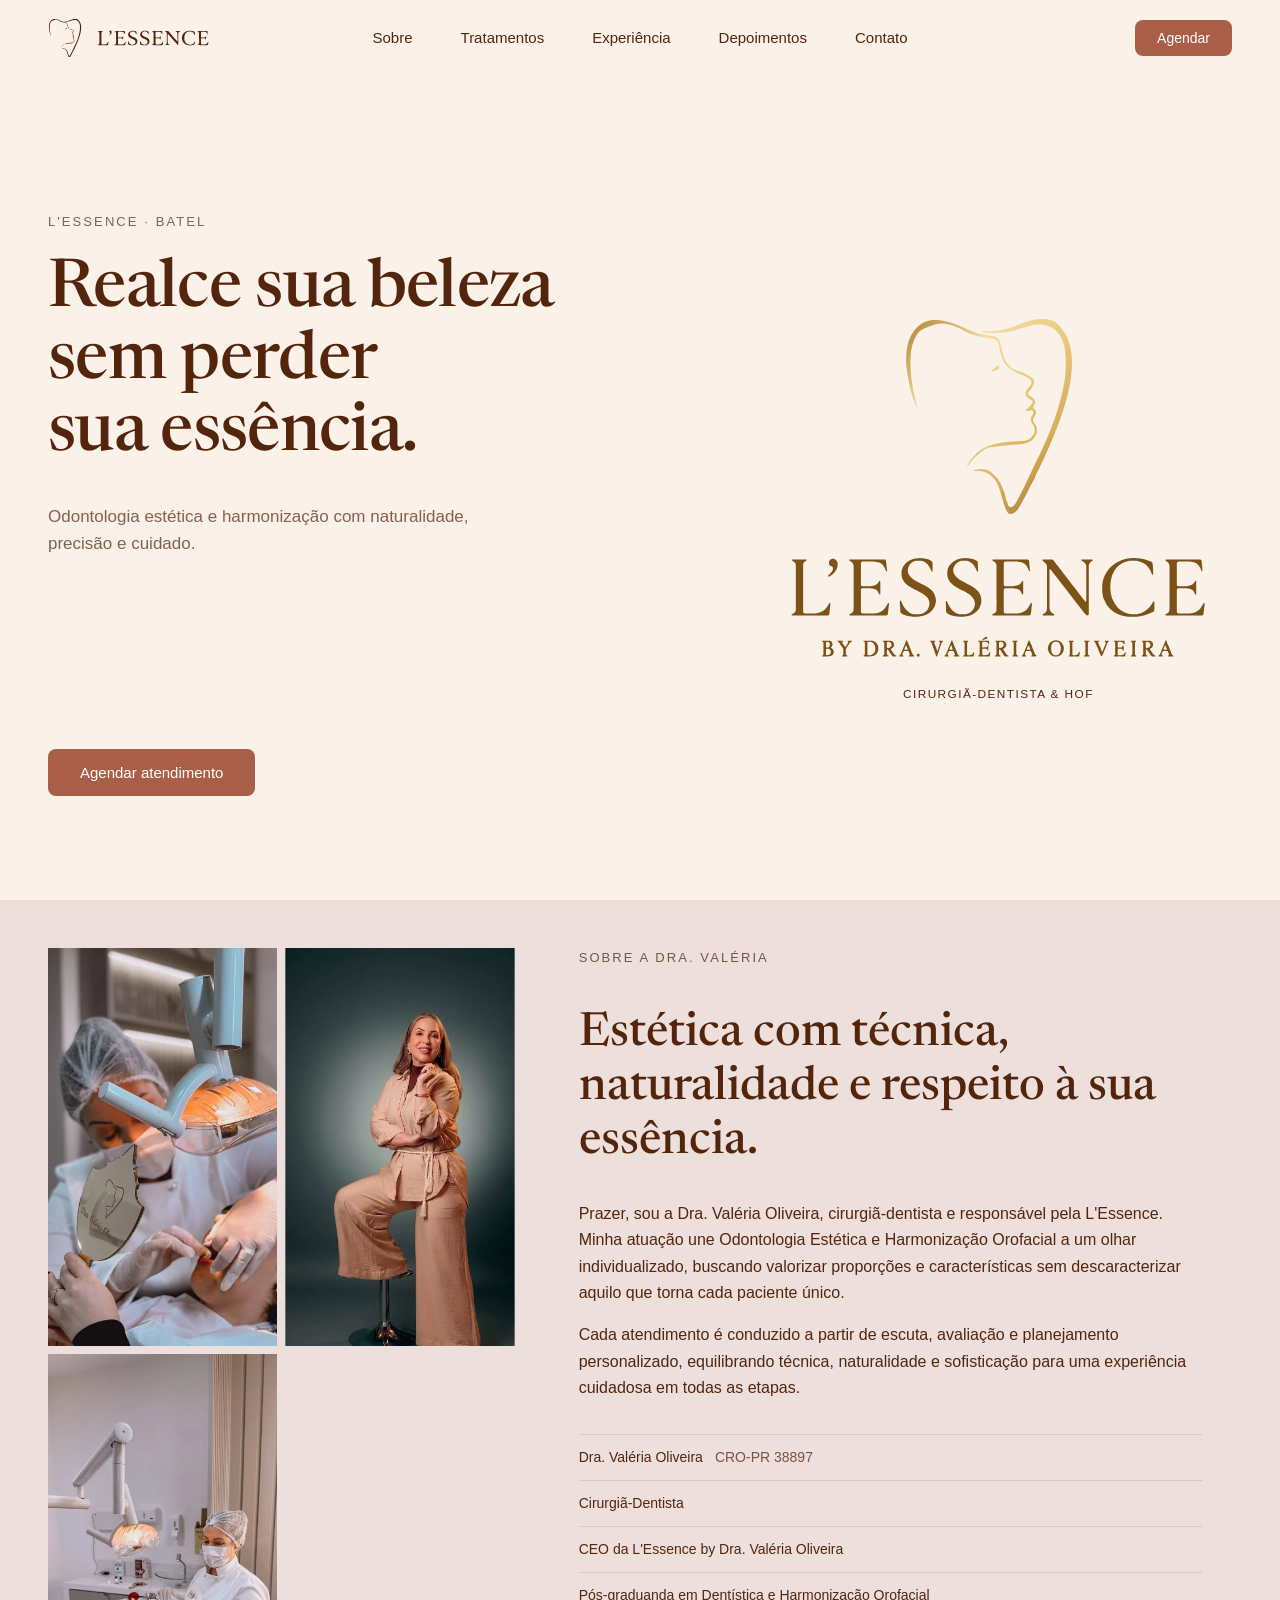
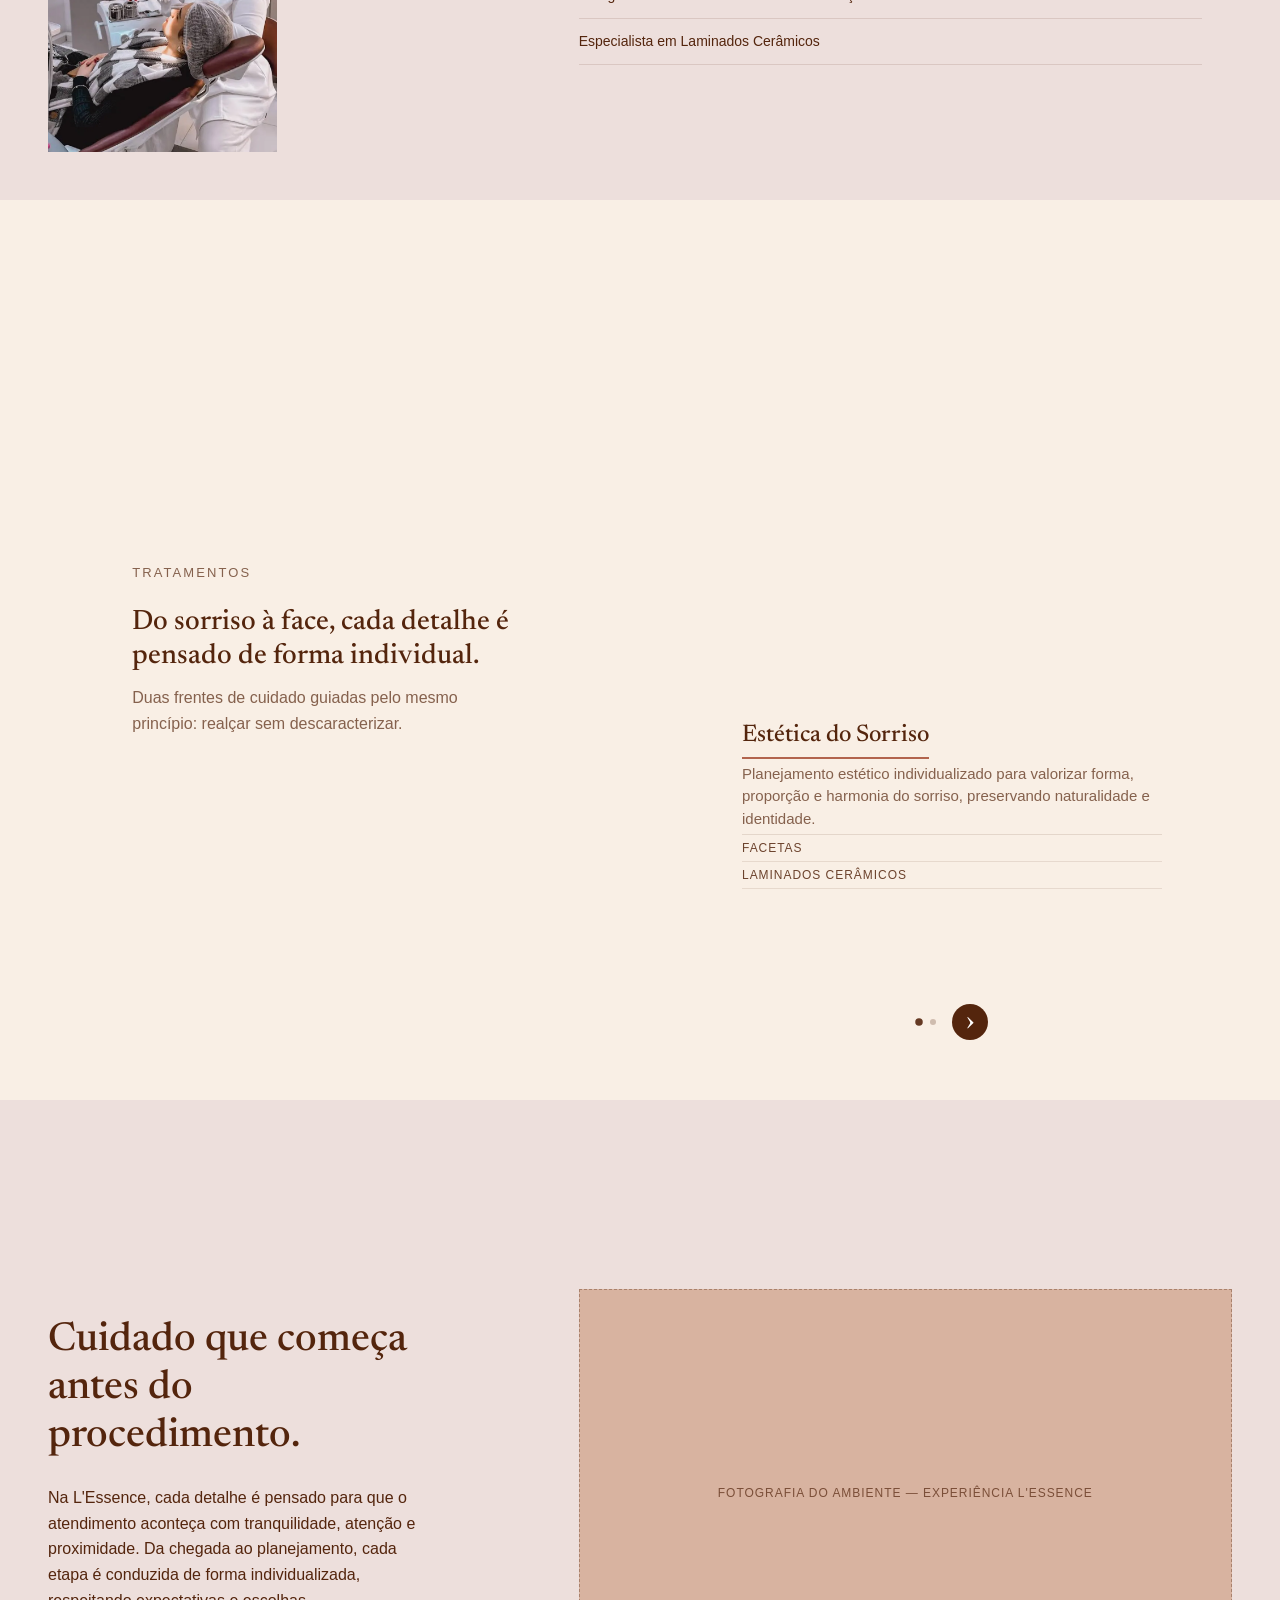
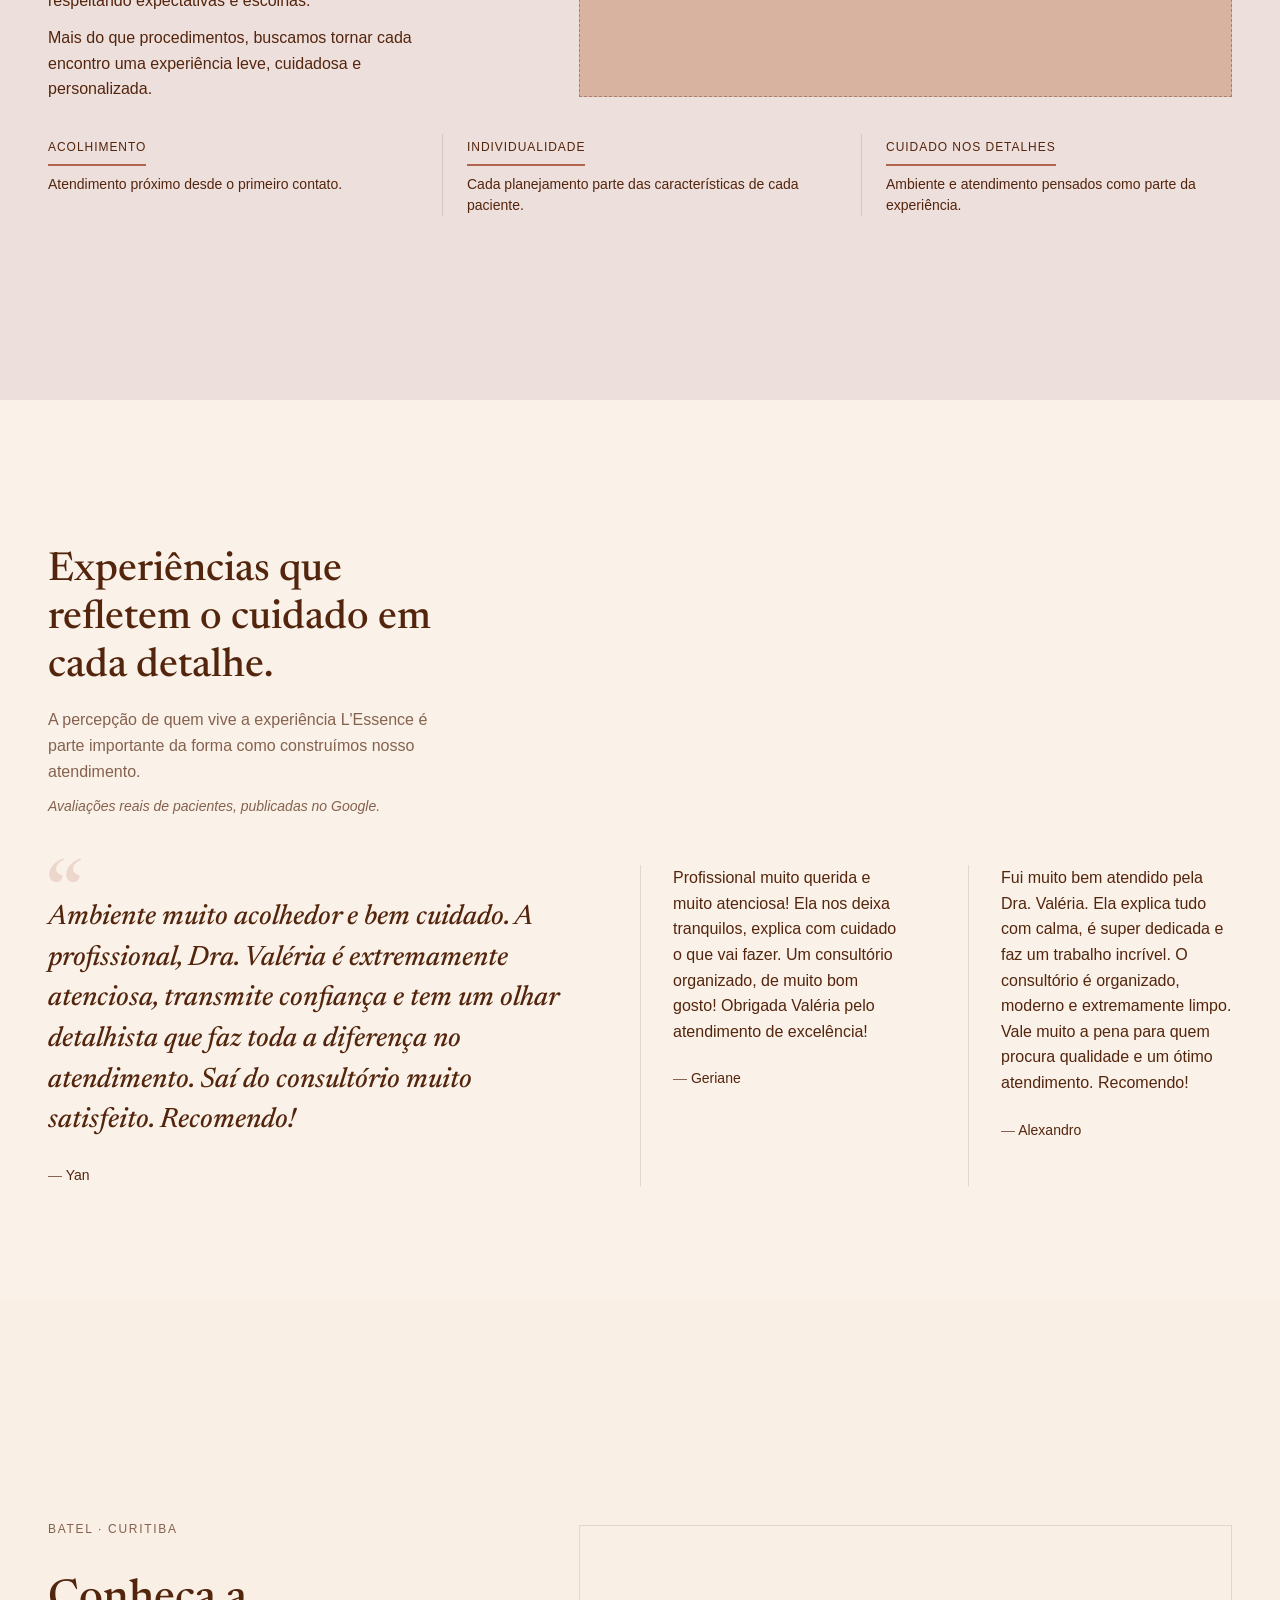
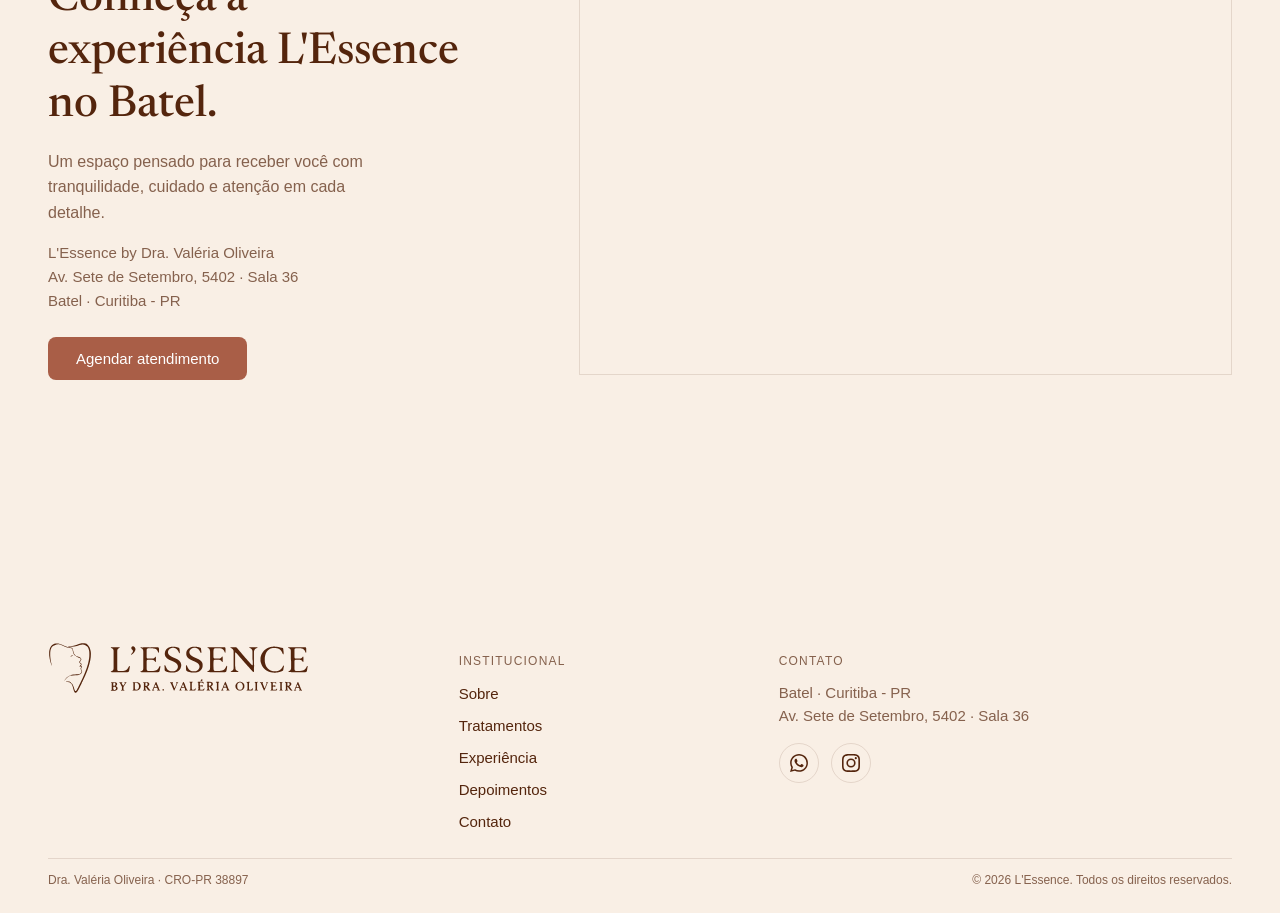
==== index.html @ 3538f093 "Initial commit: L'Essence institutional site Homepage, brand assets, design tokens, grid system docs" ====
<!doctype html>
<html lang="pt-BR">
<head>
  <meta charset="UTF-8">
  <meta name="viewport" content="width=device-width, initial-scale=1">
  <title>L'Essence | Odontologia Estética e HOF no Batel, Curitiba</title>
  <meta name="description" content="L'Essence by Dra. Valéria Oliveira no Batel, Curitiba. Odontologia estética e harmonização orofacial com cuidado, naturalidade e planejamento individualizado.">

  <!--
    CANONICAL PENDENTE — inserir domínio oficial antes do deploy.
    Ex.: <link rel="canonical" href="https://dominio-oficial.com.br/">
    Não usar localhost ou domínio fictício em produção.
  -->

  <link rel="icon" href="assets/favicon/favicon.svg" type="image/svg+xml">
  <link rel="icon" href="assets/favicon/favicon-32x32.png" sizes="32x32" type="image/png">
  <link rel="icon" href="assets/favicon/favicon-16x16.png" sizes="16x16" type="image/png">
  <link rel="apple-touch-icon" href="assets/favicon/apple-touch-icon.png">

  <!-- Open Graph -->
  <meta property="og:type" content="website">
  <meta property="og:title" content="L'Essence | Odontologia Estética e HOF no Batel, Curitiba">
  <meta property="og:description" content="L'Essence by Dra. Valéria Oliveira no Batel, Curitiba. Odontologia estética e harmonização orofacial com cuidado, naturalidade e planejamento individualizado.">
  <meta property="og:site_name" content="L'Essence">
  <meta property="og:locale" content="pt_BR">
  <!-- og:url PENDENTE — inserir somente quando o domínio oficial estiver confirmado -->
  <!-- og:image PENDENTE — inserir somente quando existir uma imagem social oficial definitiva (1200x630). Não usar fotografia placeholder. -->

  <!-- Twitter / X Card -->
  <meta name="twitter:card" content="summary_large_image">
  <meta name="twitter:title" content="L'Essence | Odontologia Estética e HOF no Batel, Curitiba">
  <meta name="twitter:description" content="L'Essence by Dra. Valéria Oliveira no Batel, Curitiba. Odontologia estética e harmonização orofacial com cuidado, naturalidade e planejamento individualizado.">
  <!-- twitter:image PENDENTE — mesmo asset social de og:image, quando definido -->

  <link rel="preconnect" href="https://fonts.googleapis.com">
  <link rel="preconnect" href="https://fonts.gstatic.com" crossorigin>
  <link rel="preconnect" href="https://www.google.com">
  <link rel="preconnect" href="https://maps.gstatic.com" crossorigin>
  <link href="https://fonts.googleapis.com/css2?family=Newsreader:opsz,wght@6..72,500&display=swap" rel="stylesheet">
  <!-- General Sans (corpo/interface): API do Fontshare está com acesso
       restrito e retornando erro em vez do CSS da fonte (ver
       assets/fonts/general-sans/README.md). @font-face self-hospedado
       fica definido em styles.css; até os arquivos .woff2 serem
       adicionados, o body usa o fallback do sistema. -->

  <link rel="stylesheet" href="styles.css">

  <script type="application/ld+json">
  {
    "@context": "https://schema.org",
    "@type": "Dentist",
    "name": "L'Essence by Dra. Valéria Oliveira",
    "medicalSpecialty": "Dentistry",
    "address": {
      "@type": "PostalAddress",
      "streetAddress": "Av. Sete de Setembro, 5402, Sala 36",
      "addressLocality": "Curitiba",
      "addressRegion": "PR",
      "addressCountry": "BR"
    },
    "founder": {
      "@type": "Person",
      "name": "Valéria Oliveira",
      "honorificPrefix": "Dra.",
      "jobTitle": "Cirurgiã-Dentista",
      "hasCredential": {
        "@type": "EducationalOccupationalCredential",
        "credentialCategory": "license",
        "name": "CRO-PR 38897"
      }
    },
    "knowsAbout": [
      "Odontologia Estética",
      "Harmonização Orofacial",
      "Dentística",
      "Laminados Cerâmicos",
      "Estética do Sorriso",
      "Estética Facial"
    ]
  }
  </script>
</head>
<body>

  <a class="skip-link" href="#main">Pular para o conteúdo</a>

  <header class="site-header">
    <nav class="navbar container" aria-label="Navegação principal">
      <a href="#top" class="navbar__brand" aria-label="L'Essence — página inicial">
        <img
          class="navbar__symbol"
          src="assets/brand/00_master_simbolo/simbolo-master-marrom.svg"
          alt=""
          width="315"
          height="368"
        >
        <img
          class="navbar__wordmark"
          src="assets/brand/02_svg/wordmark-lessence.svg"
          alt="L'Essence"
          width="679"
          height="126"
        >
      </a>

      <button
        class="navbar__toggle"
        type="button"
        id="navbar-toggle"
        aria-expanded="false"
        aria-controls="navbar-menu"
      >
        <span class="sr-only">Abrir menu</span>
        <span class="navbar__toggle-bar" aria-hidden="true"></span>
      </button>

      <div class="navbar__menu" id="navbar-menu">
        <ul class="navbar__links">
          <li><a href="#sobre">Sobre</a></li>
          <li><a href="#tratamentos">Tratamentos</a></li>
          <li><a href="#experiencia">Experiência</a></li>
          <li><a href="#prova-social">Depoimentos</a></li>
          <li><a href="#localizacao">Contato</a></li>
        </ul>
        <a class="button button--primary navbar__cta" href="https://wa.me/5541999022846?text=Oi%2C%20vim%20pelo%20site%21" target="_blank" rel="noopener noreferrer">
          Agendar
        </a>
      </div>
    </nav>
  </header>

  <main id="main">
    <section class="hero container" id="top">
      <div class="hero__content">
        <p class="eyebrow">L'ESSENCE · BATEL</p>
        <h1 class="hero__headline">Realce sua beleza<br>sem perder<br>sua essência.</h1>
        <p class="hero__subtext">Odontologia estética e harmonização com naturalidade, precisão e cuidado.</p>
      </div>

      <div class="hero__visual">
        <img
          class="hero__symbol"
          src="assets/brand/06_web/logo-vertical-sem-descritor-principal.svg"
          alt="L'Essence"
          width="1019"
          height="845"
        >
        <p class="hero__descriptor-line2">CIRURGIÃ-DENTISTA &amp; HOF</p>
      </div>

      <a class="button button--primary hero__cta" href="https://wa.me/5541999022846?text=Oi%2C%20vim%20pelo%20site%21" target="_blank" rel="noopener noreferrer">
        Agendar atendimento
      </a>
    </section>

    <section class="about" id="sobre" aria-labelledby="about-heading">
      <div class="about__inner container">
        <div class="about__intro">
          <p class="eyebrow about__eyebrow">SOBRE A DRA. VALÉRIA</p>
          <h2 id="about-heading" class="about__headline">Estética com técnica, naturalidade e respeito à sua essência.</h2>

          <div class="about__text">
            <p>Prazer, sou a Dra. Valéria Oliveira, cirurgiã-dentista e responsável pela L'Essence. Minha atuação une Odontologia Estética e Harmonização Orofacial a um olhar individualizado, buscando valorizar proporções e características sem descaracterizar aquilo que torna cada paciente único.</p>
            <p>Cada atendimento é conduzido a partir de escuta, avaliação e planejamento personalizado, equilibrando técnica, naturalidade e sofisticação para uma experiência cuidadosa em todas as etapas.</p>
          </div>
        </div>

        <div class="about__mosaic-wrap">
          <div class="about__mosaic">
            <div class="about__mosaic-item">
              <img
                class="about__photo"
                src="assets/dentista.webp"
                width="1164"
                height="1400"
                alt="Dra. Valéria Oliveira em atendimento, segurando espelho gravado com o símbolo da L'Essence"
                loading="lazy"
                decoding="async"
              >
            </div>
            <div class="about__mosaic-item">
              <img
                class="about__photo about__photo--valeria-portrait"
                src="assets/dentista 5.webp"
                width="851"
                height="1400"
                alt="Retrato da Dra. Valéria Oliveira, cirurgiã-dentista responsável pela L'Essence"
                loading="lazy"
                decoding="async"
              >
            </div>
            <div class="about__mosaic-item">
              <img
                class="about__photo"
                src="assets/dentista 2.webp"
                width="1021"
                height="1400"
                style="object-position: 68% center;"
                alt="Dra. Valéria Oliveira atendendo paciente no consultório da L'Essence"
                loading="lazy"
                decoding="async"
              >
            </div>
            <div class="about__mosaic-item">
              <img
                class="about__photo"
                src="assets/dentista 6.webp"
                width="1050"
                height="1400"
                alt="Dra. Valéria Oliveira, cirurgiã-dentista responsável pela L'Essence"
                loading="lazy"
                decoding="async"
              >
            </div>
          </div>

          <div class="about__mosaic-dots">
            <button type="button" class="about__mosaic-dot is-active" aria-label="Ver foto 1" aria-current="true"></button>
            <button type="button" class="about__mosaic-dot" aria-label="Ver foto 2" aria-current="false"></button>
            <button type="button" class="about__mosaic-dot" aria-label="Ver foto 3" aria-current="false"></button>
            <button type="button" class="about__mosaic-dot" aria-label="Ver foto 4" aria-current="false"></button>
          </div>
        </div>

        <ul class="about__credentials">
          <li class="about__credentials-lead">
            <span>Dra. Valéria Oliveira</span>
            <span>CRO-PR 38897</span>
          </li>
          <li>Cirurgiã-Dentista</li>
          <li>CEO da L'Essence by Dra. Valéria Oliveira</li>
          <li>Pós-graduanda em Dentística e Harmonização Orofacial</li>
          <li>Especialista em Laminados Cerâmicos</li>
        </ul>
      </div>
    </section>

    <section class="services" id="tratamentos" aria-labelledby="services-heading">
      <div class="services__inner container">
        <div class="services__split">
          <div class="services__media-col">
            <div class="services__intro">
              <p class="eyebrow services__eyebrow">TRATAMENTOS</p>
              <h2 id="services-heading" class="services__headline">Do sorriso à face, cada detalhe é pensado de forma individual.</h2>
              <p class="services__intro-text">Duas frentes de cuidado guiadas pelo mesmo princípio: realçar sem descaracterizar.</p>
            </div>
          </div>

          <div class="services__content-col">
            <div class="services__pillars-wrap">
              <div class="services__pillars">
                <article class="services__pillar-content">
                  <div class="services__post">
                    <div class="services__media services__media--secondary">
                      <img
                        class="services__photo"
                        src="assets/parte-odontologica.webp"
                        width="1800"
                        height="1200"
                        alt="Instrumentais odontológicos de precisão utilizados nos tratamentos de Estética do Sorriso na L'Essence"
                        loading="lazy"
                        decoding="async"
                      >
                    </div>
                    <div class="services__pillar-copy">
                      <h3 class="services__pillar-title">Estética do Sorriso</h3>
                      <p class="services__pillar-text">Planejamento estético individualizado para valorizar forma, proporção e harmonia do sorriso, preservando naturalidade e identidade.</p>
                      <ul class="services__procedures">
                        <li>Facetas</li>
                        <li>Laminados Cerâmicos</li>
                      </ul>
                    </div>
                  </div>
                </article>

                <article class="services__pillar-content">
                  <div class="services__post">
                    <div class="services__media services__media--secondary">
                      <img
                        class="services__photo"
                        src="assets/hof.webp"
                        width="720"
                        height="900"
                        alt="Aplicação de procedimento de harmonização orofacial em close-up, ilustrando os tratamentos de Estética Facial na L'Essence"
                        loading="lazy"
                        decoding="async"
                      >
                    </div>
                    <div class="services__pillar-copy">
                      <h3 class="services__pillar-title">Estética Facial</h3>
                      <p class="services__pillar-text">Harmonização pensada para equilibrar proporções e valorizar os traços individuais, com foco em naturalidade e leveza.</p>
                      <ul class="services__procedures">
                        <li>Harmonização Orofacial</li>
                        <li>Botox</li>
                      </ul>
                    </div>
                  </div>
                </article>
              </div>
            </div>

            <div class="services__pillars-controls">
              <button type="button" class="services__pillars-arrow services__pillars-arrow--prev" aria-label="Tratamento anterior" hidden>‹</button>
              <div class="services__pillars-dots">
                <button type="button" class="services__pillars-dot is-active" aria-label="Ver Estética do Sorriso" aria-current="true"></button>
                <button type="button" class="services__pillars-dot" aria-label="Ver Estética Facial" aria-current="false"></button>
              </div>
              <button type="button" class="services__pillars-arrow services__pillars-arrow--next" aria-label="Próximo tratamento">›</button>
            </div>

            <p class="services__swipe-hint">Arraste para o lado</p>
          </div>
        </div>
      </div>
    </section>

    <section class="experience" id="experiencia" aria-labelledby="experience-heading">
      <div class="experience__inner container">
        <div class="experience__content">
          <h2 id="experience-heading" class="experience__headline">Cuidado que começa antes do procedimento.</h2>

          <div class="experience__text">
            <p>Na L'Essence, cada detalhe é pensado para que o atendimento aconteça com tranquilidade, atenção e proximidade. Da chegada ao planejamento, cada etapa é conduzida de forma individualizada, respeitando expectativas e escolhas.</p>
            <p>Mais do que procedimentos, buscamos tornar cada encontro uma experiência leve, cuidadosa e personalizada.</p>
          </div>
        </div>

        <div class="experience__media">
          <!--
            PLACEHOLDER FOTOGRÁFICO DE ATMOSFERA — substituir pela fotografia real do
            ambiente/experiência L'Essence quando selecionada.
            Ao substituir, trocar a div .media-placeholder abaixo por:
            <img
              class="experience__photo"
              src="..."
              alt=""  (decorativa) OU descrição real da clínica, a definir com a foto final
              style="object-position: center;"  (ajustar conforme o enquadramento da foto)
            >
            A regra .experience__photo já está preparada em styles.css com
            object-fit: cover — só é preciso adicionar a tag <img>.
            Não usar banco de imagens, imagem gerada por IA ou ambiente inventado.
          -->
          <div class="media-placeholder experience__media-placeholder" role="img" aria-label="Espaço reservado para fotografia de atmosfera do ambiente L'Essence">
            <span class="media-placeholder__label">FOTOGRAFIA DO AMBIENTE — EXPERIÊNCIA L'ESSENCE</span>
          </div>
        </div>

        <div class="experience__concepts">
          <div class="experience__concept">
            <p class="experience__concept-label">Acolhimento</p>
            <p class="experience__concept-text">Atendimento próximo desde o primeiro contato.</p>
          </div>
          <div class="experience__concept">
            <p class="experience__concept-label">Individualidade</p>
            <p class="experience__concept-text">Cada planejamento parte das características de cada paciente.</p>
          </div>
          <div class="experience__concept">
            <p class="experience__concept-label">Cuidado nos detalhes</p>
            <p class="experience__concept-text">Ambiente e atendimento pensados como parte da experiência.</p>
          </div>
        </div>
      </div>
    </section>

    <section class="testimonials" id="prova-social" aria-labelledby="testimonials-heading">
      <div class="testimonials__inner container">
        <div class="testimonials__intro">
          <h2 id="testimonials-heading" class="testimonials__headline">Experiências que refletem o cuidado em cada detalhe.</h2>
          <p class="testimonials__intro-text">A percepção de quem vive a experiência L'Essence é parte importante da forma como construímos nosso atendimento.</p>
          <p class="testimonials__source-note">Avaliações reais de pacientes, publicadas no Google.</p>
        </div>

        <div class="testimonials__grid">
          <figure class="testimonial testimonial--featured">
            <blockquote class="testimonial__quote">
              <p>Ambiente muito acolhedor e bem cuidado. A profissional, Dra. Valéria é extremamente atenciosa, transmite confiança e tem um olhar detalhista que faz toda a diferença no atendimento. Saí do consultório muito satisfeito. Recomendo!</p>
            </blockquote>
            <figcaption class="testimonial__meta">
              <cite class="testimonial__name">Yan</cite>
            </figcaption>
          </figure>

          <figure class="testimonial testimonial--second">
            <blockquote class="testimonial__quote">
              <p>Profissional muito querida e muito atenciosa! Ela nos deixa tranquilos, explica com cuidado o que vai fazer. Um consultório organizado, de muito bom gosto! Obrigada Valéria pelo atendimento de excelência!</p>
            </blockquote>
            <figcaption class="testimonial__meta">
              <cite class="testimonial__name">Geriane</cite>
            </figcaption>
          </figure>

          <figure class="testimonial testimonial--third">
            <blockquote class="testimonial__quote">
              <p>Fui muito bem atendido pela Dra. Valéria. Ela explica tudo com calma, é super dedicada e faz um trabalho incrível. O consultório é organizado, moderno e extremamente limpo. Vale muito a pena para quem procura qualidade e um ótimo atendimento. Recomendo!</p>
            </blockquote>
            <figcaption class="testimonial__meta">
              <cite class="testimonial__name">Alexandro</cite>
            </figcaption>
          </figure>
        </div>
      </div>
    </section>

    <section class="location" id="localizacao" aria-labelledby="location-heading">
      <div class="location__inner container">
        <div class="location__content">
          <p class="location__label">BATEL · CURITIBA</p>
          <h2 id="location-heading" class="location__headline">Conheça a experiência L'Essence no Batel.</h2>
          <p class="location__text">Um espaço pensado para receber você com tranquilidade, cuidado e atenção em cada detalhe.</p>

          <address class="location__address">
            L'Essence by Dra. Valéria Oliveira<br>
            Av. Sete de Setembro, 5402 · Sala 36<br>
            Batel · Curitiba - PR
          </address>

          <a class="button button--primary location__cta" href="https://wa.me/5541999022846?text=Oi%2C%20vim%20pelo%20site%21" target="_blank" rel="noopener noreferrer">
            Agendar atendimento
          </a>
        </div>

        <div class="location__map">
          <iframe
            class="location__map-embed"
            title="Mapa de localização — L'Essence, Batel, Curitiba"
            data-src="https://www.google.com/maps/embed?pb=!1m18!1m12!1m3!1d3602.756940832507!2d-49.29500291286819!3d-25.44638837564444!2m3!1f0!2f0!3f0!3m2!1i1024!2i768!4f13.1!3m3!1m2!1s0x94dce309e36d70f9%3A0xdba47a0ae695e10e!2sL'Essence%20Odontologia!5e0!3m2!1spt-BR!2sbr!4v1787317177598!5m2!1spt-BR!2sbr"
            referrerpolicy="strict-origin-when-cross-origin"
          ></iframe>
        </div>
      </div>
    </section>
  </main>

  <footer class="site-footer">
    <div class="site-footer__inner container">
      <div class="site-footer__top">
        <div class="site-footer__brand">
          <div class="site-footer__logo-lockup">
            <img
              class="site-footer__symbol"
              src="assets/brand/02_svg/simbolo-marrom.svg"
              alt=""
              width="315"
              height="368"
            >
            <img
              class="site-footer__wordmark"
              src="assets/brand/02_svg/wordmark-com-assinatura.svg"
              alt="L'Essence by Dra. Valéria Oliveira"
              width="679"
              height="184"
            >
          </div>
        </div>

        <nav class="site-footer__nav" aria-label="Navegação do rodapé">
          <h3 class="site-footer__col-title">Institucional</h3>
          <ul>
            <li><a href="#sobre">Sobre</a></li>
            <li><a href="#tratamentos">Tratamentos</a></li>
            <li><a href="#experiencia">Experiência</a></li>
            <li><a href="#prova-social">Depoimentos</a></li>
            <li><a href="#localizacao">Contato</a></li>
          </ul>
        </nav>

        <div class="site-footer__contact">
          <h3 class="site-footer__col-title">Contato</h3>
          <address class="site-footer__address">
            Batel · Curitiba - PR<br>
            Av. Sete de Setembro, 5402 · Sala 36
          </address>
          <div class="site-footer__social">
            <a class="site-footer__social-link" href="https://wa.me/5541999022846?text=Oi%2C%20vim%20pelo%20site%21" target="_blank" rel="noopener noreferrer" aria-label="WhatsApp">
              <svg viewBox="0 0 24 24" aria-hidden="true"><path d="M17.472 14.382c-.297-.149-1.758-.867-2.03-.967-.273-.099-.471-.148-.67.15-.197.297-.767.966-.94 1.164-.173.199-.347.223-.644.075-.297-.15-1.255-.463-2.39-1.475-.883-.788-1.48-1.761-1.653-2.059-.173-.297-.018-.458.13-.606.134-.133.298-.347.446-.52.149-.174.198-.298.298-.497.099-.198.05-.371-.025-.52-.075-.149-.669-1.612-.916-2.207-.242-.579-.487-.5-.669-.51-.173-.008-.371-.01-.57-.01-.198 0-.52.074-.792.372-.272.297-1.04 1.016-1.04 2.479 0 1.462 1.065 2.875 1.213 3.074.149.198 2.096 3.2 5.077 4.487.709.306 1.262.489 1.694.626.712.226 1.36.194 1.872.118.571-.085 1.758-.719 2.006-1.413.248-.694.248-1.289.173-1.413-.074-.124-.272-.198-.57-.347M12.05 21.785h-.004a9.87 9.87 0 0 1-5.031-1.378l-.361-.214-3.741.982.998-3.648-.235-.374a9.86 9.86 0 0 1-1.51-5.26c.001-5.45 4.436-9.884 9.888-9.884 2.64 0 5.122 1.03 6.988 2.898a9.825 9.825 0 0 1 2.893 6.994c-.003 5.45-4.437 9.884-9.885 9.884M20.52 3.449C18.24 1.245 15.24 0 12.045 0 5.463 0 .16 5.281.157 11.892c-.001 2.096.548 4.142 1.588 5.945L.057 24l6.305-1.654a11.882 11.882 0 0 0 5.683 1.448h.005c6.585 0 11.89-5.281 11.893-11.893.001-3.181-1.24-6.174-3.423-8.452"/></svg>
            </a>
            <!-- Instagram: @lessencebatel -->
            <a class="site-footer__social-link" href="https://www.instagram.com/lessencebatel/" target="_blank" rel="noopener noreferrer" aria-label="Instagram">
              <svg viewBox="0 0 24 24" aria-hidden="true"><path d="M12 0C8.74 0 8.333.015 7.053.072 5.775.132 4.905.333 4.14.63c-.789.306-1.459.717-2.126 1.384S.935 3.35.63 4.14C.333 4.905.131 5.775.072 7.053.012 8.333 0 8.74 0 12s.015 3.667.072 4.947c.06 1.277.261 2.148.558 2.913.306.788.717 1.459 1.384 2.126.667.666 1.336 1.079 2.126 1.384.766.296 1.636.499 2.913.558C8.333 23.988 8.74 24 12 24s3.667-.015 4.947-.072c1.277-.06 2.148-.262 2.913-.558.788-.306 1.459-.718 2.126-1.384.666-.667 1.079-1.335 1.384-2.126.296-.765.499-1.636.558-2.913.06-1.28.072-1.687.072-4.947s-.015-3.667-.072-4.947c-.06-1.277-.262-2.149-.558-2.913-.306-.789-.718-1.459-1.384-2.126C21.319 1.347 20.651.935 19.86.63c-.765-.297-1.636-.499-2.913-.558C15.667.012 15.26 0 12 0m0 2.16c3.203 0 3.585.016 4.85.071 1.17.055 1.805.249 2.227.415.562.217.96.477 1.382.896.419.42.679.819.896 1.381.164.422.36 1.057.413 2.227.057 1.266.07 1.646.07 4.85s-.015 3.585-.074 4.85c-.061 1.17-.256 1.805-.421 2.227-.224.562-.479.96-.899 1.382-.419.419-.824.679-1.38.896-.42.164-1.065.36-2.235.413-1.274.057-1.649.07-4.859.07-3.211 0-3.586-.015-4.859-.074-1.171-.061-1.816-.256-2.236-.421-.569-.224-.96-.479-1.379-.899-.421-.419-.69-.824-.9-1.38-.165-.42-.359-1.065-.42-2.235-.045-1.26-.061-1.649-.061-4.844 0-3.196.016-3.586.061-4.861.061-1.17.255-1.814.42-2.234.21-.57.479-.96.9-1.381.419-.419.81-.689 1.379-.898.42-.166 1.051-.361 2.221-.421 1.275-.045 1.65-.06 4.859-.06M12 5.838a6.162 6.162 0 1 0 0 12.324 6.162 6.162 0 0 0 0-12.324M12 16a4 4 0 1 1 0-8 4 4 0 0 1 0 8m7.846-10.405a1.44 1.44 0 1 1-2.881.001 1.44 1.44 0 0 1 2.881-.001"/></svg>
            </a>
          </div>
        </div>
      </div>

      <div class="site-footer__bottom">
        <p class="site-footer__legal">Dra. Valéria Oliveira · CRO-PR 38897</p>
        <p class="site-footer__copyright">© 2026 L'Essence. Todos os direitos reservados.</p>
      </div>
    </div>
  </footer>

  <script src="script.js"></script>
  <!-- GSAP self-hospedado (vendor/gsap/) -- evita falha de reveal quando o
       CDN externo está lento/bloqueado (ver animations.js para o fallback
       de robustez do ScrollTrigger). -->
  <script src="vendor/gsap/gsap.min.js"></script>
  <script src="vendor/gsap/ScrollTrigger.min.js"></script>
  <script src="animations.js"></script>
</body>
</html>
---- styles.css ----
/* =========================================================
   L'Essence — styles.css
   Tokens: docs/design-tokens.md · Grid: docs/grid-system.md
   ========================================================= */

/* General Sans self-hospedada — a API do Fontshare (api.fontshare.com)
   está com acesso restrito (retorna erro em vez do CSS da fonte), então
   o body inteiro caía na fonte de fallback do sistema. Arquivos .woff2
   pendentes em assets/fonts/general-sans/ (ver README nessa pasta).
   Até os arquivos serem adicionados, estas regras não têm efeito e o
   fallback (-apple-system, Segoe UI, sans-serif) continua sendo usado. */
@font-face {
  font-family: 'General Sans';
  src: url('assets/fonts/general-sans/GeneralSans-Regular.woff2') format('woff2');
  font-weight: 400;
  font-style: normal;
  font-display: swap;
}

@font-face {
  font-family: 'General Sans';
  src: url('assets/fonts/general-sans/GeneralSans-Medium.woff2') format('woff2');
  font-weight: 500;
  font-style: normal;
  font-display: swap;
}

:root {
  /* --- A. Identidade oficial imutável (docs/design-tokens.md, Parte A) --- */
  --brand-blush: #EDDFDC;
  --brand-nude: #D8B3A0;
  --brand-terracota: #B2644D;
  --brand-marrom: #54250D;
  --brand-preto: #000000;
  --brand-branco: #FFFFFF;

  /* --- B. Tokens funcionais de UI (docs/design-tokens.md, Parte B) --- */
  --bg-base: #FAF1E8;
  --bg-base-alt: #F9EFE5;
  --bg-inverse: var(--brand-marrom);
  --bg-brand-blush: var(--brand-blush);

  --surface-raised: #F1E7DE;
  --surface-brand-nude: var(--brand-nude);

  --text-primary: var(--brand-marrom);
  --text-primary-inverse: var(--brand-branco);
  --text-secondary: rgba(84, 37, 13, 0.70);
  --text-secondary-inverse: rgba(255, 255, 255, 0.70);

  --border-hairline: rgba(84, 37, 13, 0.12);
  --border-hairline-inverse: rgba(255, 255, 255, 0.15);

  --cta-primary-bg: #A95E47;
  --cta-primary-hover: #9C553E;
  --cta-primary-text: #FFFFFF;

  --cta-secondary-border: var(--brand-marrom);
  --cta-secondary-text: var(--brand-marrom);

  --focus-ring: var(--brand-marrom);
  --focus-ring-inverse: var(--brand-branco);

  /* escala de espaçamento (base 8px) */
  --space-1: 4px;
  --space-2: 8px;
  --space-3: 12px;
  --space-4: 16px;
  --space-5: 24px;
  --space-6: 32px;
  --space-7: 48px;
  --space-8: 64px;
  --space-9: 96px;
  --space-10: 128px;
  --space-11: 160px;
  --space-12: 192px;

  /* grid (docs/grid-system.md) */
  --container-max: 1440px; /* refinado nesta revisão — era 1200px, ver relatório de auditoria de espaço */
  --gutter: 24px;

  /* régua horizontal global: margem mínima por lado em telas largas.
     usado por .container = width: min(calc(100% - 2 * var(--page-gutter)), var(--container-max)) */
  --page-gutter: 64px; /* desktop muito largo (>=1440px) */

  --radius-sharp: 0px;
  --radius-soft: 8px;

  --line-hairline: 1px;

  --nav-height: 76px;

  /* tipografia — controlada por variável para permitir substituição futura
     sem refatoração estrutural. Aprovação atual: Newsreader (display) +
     General Sans (corpo/interface). */
  --font-display: 'Newsreader', Georgia, serif;
  --font-body: 'General Sans', -apple-system, BlinkMacSystemFont, 'Segoe UI', sans-serif;
}

/* faixa 1280–1439px (grid-system.md ainda trata como "desktop", só reduz o gutter) */
@media (max-width: 1439px) {
  :root {
    --page-gutter: 48px;
  }
}

/* tablet */
@media (max-width: 1279px) {
  :root {
    --gutter: 20px;
    --page-gutter: 32px;
  }
}

/* mobile */
@media (max-width: 767px) {
  :root {
    --gutter: 16px;
    --page-gutter: 24px;
    --nav-height: 64px;
  }
}

/* =========================================================
   Reset mínimo
   ========================================================= */

*,
*::before,
*::after {
  box-sizing: border-box;
}

html {
  -webkit-text-size-adjust: 100%;
  overflow-x: hidden;
}

@media (prefers-reduced-motion: no-preference) {
  html {
    scroll-behavior: smooth;
  }
}

body {
  margin: 0;
  background: var(--bg-base);
  color: var(--text-primary);
  font-family: var(--font-body);
  font-weight: 400;
  line-height: 1.5;
  -webkit-font-smoothing: antialiased;
}

img {
  display: block;
  max-width: 100%;
  height: auto;
}

a {
  color: inherit;
}

ul {
  margin: 0;
  padding: 0;
  list-style: none;
}

h1 {
  margin: 0;
}

p {
  margin: 0;
}

/* =========================================================
   Utilitários
   ========================================================= */

.sr-only {
  position: absolute;
  width: 1px;
  height: 1px;
  padding: 0;
  margin: -1px;
  overflow: hidden;
  clip: rect(0, 0, 0, 0);
  white-space: nowrap;
  border: 0;
}

.skip-link {
  position: absolute;
  top: -48px;
  left: var(--space-4);
  z-index: 100;
  background: var(--brand-marrom);
  color: var(--brand-branco);
  font-family: var(--font-body);
  font-size: 14px;
  font-weight: 500;
  padding: var(--space-3) var(--space-4);
  border-radius: var(--radius-soft);
  transition: top 0.15s ease;
}

.skip-link:focus {
  top: var(--space-4);
}

/* Régua horizontal global — TODA seção contida usa esta classe.
   width:min() já embute a margem mínima (--page-gutter) E o teto de
   largura (--container-max) numa única regra, sem duplo recuo
   (evita "max-width + padding-inline" gastando espaço duas vezes). */
.container {
  width: min(calc(100% - 2 * var(--page-gutter)), var(--container-max));
  margin-inline: auto;
}

/* focus visível em todos os elementos interativos */
a:focus-visible,
button:focus-visible {
  outline: 2px solid var(--focus-ring);
  outline-offset: 2px;
  border-radius: var(--radius-sharp);
}

/* =========================================================
   Botões (tokens de CTA)
   ========================================================= */

.button {
  display: inline-flex;
  align-items: center;
  justify-content: center;
  font-family: var(--font-body);
  font-weight: 500;
  font-size: 15px;
  line-height: 1;
  text-decoration: none;
  border: none;
  cursor: pointer;
  white-space: nowrap;
}

.button--primary {
  background: var(--cta-primary-bg);
  color: var(--cta-primary-text);
  border-radius: var(--radius-soft);
  padding: 14px 28px;
  transition: background-color 0.2s ease, transform 0.2s ease;
}

.button--primary:hover {
  background: var(--cta-primary-hover);
  transform: translateY(-2px);
}

.button--primary:active {
  transform: translateY(0);
  transition-duration: 0.05s;
}

/* =========================================================
   Navbar
   ========================================================= */

.site-header {
  background: var(--bg-base);
}

.navbar {
  position: relative;
  display: flex;
  align-items: center;
  justify-content: space-between;
  height: var(--nav-height);
}

.navbar__brand {
  display: inline-flex;
  align-items: center;
  gap: var(--space-3);
  text-decoration: none;
  flex-shrink: 0;
}

.navbar__symbol {
  width: 34px;
  height: auto;
}

.navbar__wordmark {
  width: 118px;
  height: auto;
}

.navbar__menu {
  display: flex;
  align-items: center;
  gap: var(--space-8);
}

.navbar__links {
  position: absolute;
  left: 50%;
  transform: translateX(-50%);
  display: flex;
  gap: var(--space-7);
}

.navbar__links a {
  font-size: 15px;
  font-weight: 500;
  text-decoration: none;
  color: var(--text-primary);
  padding: var(--space-2) 0;
  position: relative;
}

.navbar__links a::after {
  content: '';
  position: absolute;
  left: 0;
  right: 0;
  bottom: 0;
  height: 1.5px;
  background: var(--brand-terracota);
  transform: scaleX(0);
  transform-origin: left;
  transition: transform 0.2s ease;
}

.navbar__links a:hover::after {
  transform: scaleX(1);
}

.navbar__cta {
  padding: 11px 22px;
  font-size: 14px;
}

.navbar__toggle {
  display: none;
  width: 40px;
  height: 40px;
  align-items: center;
  justify-content: center;
  background: transparent;
  border: none;
  cursor: pointer;
  padding: 0;
}

.navbar__toggle-bar,
.navbar__toggle-bar::before,
.navbar__toggle-bar::after {
  display: block;
  width: 22px;
  height: 1.5px;
  background: var(--brand-marrom);
  transition: transform 0.2s ease, opacity 0.2s ease;
}

.navbar__toggle-bar {
  position: relative;
}

.navbar__toggle-bar::before,
.navbar__toggle-bar::after {
  content: '';
  position: absolute;
  left: 0;
}

.navbar__toggle-bar::before {
  top: -7px;
}

.navbar__toggle-bar::after {
  top: 7px;
}

.navbar__toggle[aria-expanded="true"] .navbar__toggle-bar {
  background: transparent;
}

.navbar__toggle[aria-expanded="true"] .navbar__toggle-bar::before {
  transform: translateY(7px) rotate(45deg);
}

.navbar__toggle[aria-expanded="true"] .navbar__toggle-bar::after {
  transform: translateY(-7px) rotate(-45deg);
}

/* =========================================================
   Navbar — menu compacto (hambúrguer)
   Breakpoint próprio (1023px), mais largo que o breakpoint geral de
   grid (767px): com 5 links, o menu horizontal centralizado não tem
   espaço confortável entre logo e CTA antes de ~1024px.
   ========================================================= */

@media (max-width: 1023px) {
  .navbar__toggle {
    display: inline-flex;
  }

  .navbar__menu {
    position: fixed;
    inset: var(--nav-height) 0 0 0;
    z-index: 90;
    background: var(--bg-base);
    flex-direction: column;
    align-items: flex-start;
    justify-content: flex-start;
    gap: var(--space-8);
    padding: var(--space-8) var(--page-gutter);
    transform: translateY(-8px);
    opacity: 0;
    visibility: hidden;
    pointer-events: none;
    transition: opacity 0.2s ease, transform 0.2s ease, visibility 0.2s;
  }

  .navbar__menu.is-open {
    opacity: 1;
    visibility: visible;
    pointer-events: auto;
    transform: translateY(0);
  }

  .navbar__links {
    position: static;
    transform: none;
    flex-direction: column;
    gap: var(--space-6);
  }

  .navbar__links a {
    font-size: 22px;
  }

  .navbar__cta {
    width: 100%;
    text-align: center;
    padding: 16px 28px;
  }
}

/* =========================================================
   Navbar — mobile (logo reduzido)
   ========================================================= */

@media (max-width: 767px) {
  .navbar__symbol {
    width: 28px;
  }

  .navbar__wordmark {
    width: 96px;
  }
}

/* =========================================================
   Hero
   ========================================================= */

.hero {
  display: grid;
  grid-template-columns: 7fr 5fr;
  grid-template-areas:
    "content visual"
    "cta     visual";
  align-items: center;
  gap: var(--space-8);
  min-height: calc(100dvh - var(--nav-height));
  padding-block: var(--space-9) var(--space-8);
}

.hero__content {
  grid-area: content;
  max-width: 640px;
}

.eyebrow {
  font-family: var(--font-body);
  font-weight: 500;
  font-size: 13px;
  letter-spacing: 0.16em;
  text-transform: uppercase;
  color: var(--text-secondary);
  margin-bottom: var(--space-5);
}

.hero__headline {
  font-family: var(--font-display);
  font-weight: 500;
  font-size: clamp(2.5rem, 1.6rem + 3.2vw, 4.5rem);
  line-height: 1.08;
  letter-spacing: -0.01em;
  color: var(--text-primary);
  margin-bottom: var(--space-6);
}

.hero__subtext {
  font-family: var(--font-body);
  font-weight: 400;
  font-size: 17px;
  line-height: 1.6;
  color: var(--text-secondary);
  max-width: 46ch;
  margin-bottom: var(--space-7);
}

.hero__cta {
  grid-area: cta;
  align-self: center;
  justify-self: start;
  padding: 16px 32px;
  font-size: 15px;
}

.hero__visual {
  grid-area: visual;
  display: flex;
  flex-direction: column;
  align-items: center;
  justify-content: center;
  text-align: center;
}

.hero__symbol {
  width: min(100%, 440px);
  height: auto;
  aspect-ratio: 1019 / 845;
  object-fit: contain;
  opacity: 0;
  transform: translateY(16px) scale(0.96);
}

/* "BY DRA. VALÉRIA OLIVEIRA" já vem embutida no SVG oficial escolhido
   (logo-vertical-sem-descritor-principal.svg) -- não duplicar em HTML.
   Só "CIRURGIÃ-DENTISTA & HOF" precisa existir como texto real. */
.hero__descriptor-line2 {
  font-family: var(--font-body);
  font-weight: 500;
  font-size: clamp(10px, 0.3vw + 8px, 12px);
  line-height: 1.4;
  letter-spacing: 0.12em;
  text-transform: uppercase;
  color: var(--text-primary);
  margin: var(--space-4) 0 0;
  opacity: 0;
  transform: translateY(16px) scale(0.96);
}

@media (prefers-reduced-motion: no-preference) {
  .hero__symbol {
    animation: hero-symbol-in 0.9s cubic-bezier(0.16, 1, 0.3, 1) 0.15s forwards;
  }

  .hero__descriptor-line2 {
    animation: hero-symbol-in 0.9s cubic-bezier(0.16, 1, 0.3, 1) 0.35s forwards;
  }

  /* Parallax scroll-driven do wrapper (ver animations.js) -- will-change só
     entra aqui, junto da própria condição que liga a animação. */
  .hero__visual {
    will-change: transform;
  }
}

@media (prefers-reduced-motion: reduce) {
  .hero__symbol,
  .hero__descriptor-line2 {
    opacity: 1;
    transform: none;
  }
}

@keyframes hero-symbol-in {
  to {
    opacity: 1;
    transform: translateY(0) scale(1);
  }
}

/* =========================================================
   Hero — tablet
   ========================================================= */

@media (max-width: 1279px) {
  .hero {
    grid-template-columns: 5fr 3fr;
    gap: var(--space-6);
  }
}

/* =========================================================
   Hero — mobile
   ========================================================= */

@media (max-width: 767px) {
  .hero {
    display: flex;
    flex-direction: column;
    justify-content: space-between;
    min-height: calc(100dvh - var(--nav-height));
    padding-block: var(--space-8);
    gap: var(--space-6);
  }

  .hero__content {
    max-width: none;
  }

  .hero__headline {
    margin-bottom: var(--space-5);
  }

  .hero__subtext {
    max-width: none;
    margin-bottom: 0;
  }

  .hero__visual {
    margin: 0;
  }

  .hero__symbol {
    width: min(72%, 280px);
    margin-inline: auto;
  }

  .hero__descriptor-line2 {
    margin-top: var(--space-3);
  }

  .hero__cta {
    align-self: center;
  }
}

/* =========================================================
   Placeholder editorial (compartilhado entre Sobre e Serviços)
   ========================================================= */

.media-placeholder {
  width: 100%;
  height: 100%;
  min-height: inherit;
  display: flex;
  align-items: center;
  justify-content: center;
  padding: var(--space-6);
  text-align: center;
  background: var(--surface-brand-nude);
  border: 1px dashed rgba(84, 37, 13, 0.35);
}

.media-placeholder__label {
  font-family: var(--font-body);
  font-weight: 500;
  font-size: 12px;
  letter-spacing: 0.08em;
  text-transform: uppercase;
  color: var(--text-primary);
  opacity: 0.7;
}

/* =========================================================
   Sobre a Dra. Valéria
   ========================================================= */

/* Sobre é uma seção CONTIDA (usa .container no HTML) -- full-bleed deixou
   de ser o padrão; só seções explicitamente imersivas (Experiência,
   mapa/localização) rompem o container. */
.about {
  background: var(--bg-brand-blush);
}

.about__inner {
  display: grid;
  grid-template-columns: 5fr 7fr;
  grid-template-areas:
    "mosaic intro"
    "mosaic credentials";
  align-items: stretch;
  column-gap: var(--space-8);
  row-gap: var(--space-6);
  padding-block: var(--space-9);
}

/* DOM: intro (eyebrow+headline+texto), mosaico, credenciais -- nessa ordem.
   Em desktop o mosaico é reposicionado para a coluna esquerda via
   grid-template-areas (visual apenas; ordem de leitura/DOM permanece
   eyebrow -> headline -> texto -> mosaico -> credenciais). Em mobile as
   áreas voltam a empilhar na mesma ordem do DOM. */
.about__intro {
  grid-area: intro;
}

.about__credentials {
  grid-area: credentials;
  align-self: start;
}

.about__mosaic-wrap {
  grid-area: mosaic;
  height: 100%;
}

.about__mosaic {
  display: grid;
  grid-template-columns: 1fr 1fr;
  grid-template-rows: 1fr 1fr;
  gap: var(--space-2);
  height: 100%;
  min-height: 420px;
}

.about__mosaic-item {
  min-height: 0;
}

/* Indicador de posição do carrossel mobile (ver media query mobile abaixo);
   oculto em tablet/desktop, onde o mosaico é a grade estática 2x2. */
.about__mosaic-dots {
  display: none;
}

/* Preparada para as fotografias reais: troque cada div .media-placeholder por
   <img class="about__photo">, sem reconstruir o mosaico. */
.about__photo {
  display: block;
  width: 100%;
  height: 100%;
  object-fit: cover;
  object-position: center;
}

.about__eyebrow.eyebrow {
  color: var(--text-primary);
  opacity: 0.75;
}

.about__headline {
  font-family: var(--font-display);
  font-weight: 500;
  font-size: clamp(1.875rem, 1.5rem + 1.8vw, 3rem);
  line-height: 1.15;
  color: var(--text-primary);
  max-width: 32ch;
  margin-bottom: var(--space-6);
}

.about__text {
  color: var(--text-primary);
  max-width: 70ch;
}

.about__text p {
  font-family: var(--font-body);
  font-weight: 400;
  font-size: 16px;
  line-height: 1.65;
}

.about__text p + p {
  margin-top: var(--space-4);
}

.about__credentials {
  border-top: var(--line-hairline) solid var(--border-hairline);
  max-width: 70ch;
}

.about__credentials li {
  font-family: var(--font-body);
  font-weight: 400;
  font-size: 14px;
  color: var(--text-primary);
  padding: var(--space-3) 0;
  border-bottom: var(--line-hairline) solid var(--border-hairline);
}

.about__credentials-lead {
  display: flex;
  flex-wrap: wrap;
  gap: 0 var(--space-3);
}

.about__credentials-lead span:first-child {
  font-weight: 500;
}

.about__credentials-lead span:last-child {
  color: var(--text-primary);
  opacity: 0.75;
}

/* =========================================================
   Serviços — Estética do Sorriso + Estética Facial
   ========================================================= */

/* Serviços é uma seção CONTIDA (usa .container, igual Navbar/Hero/Sobre) --
   diferente de Sobre (blush/delicado), aqui o fundo é bg-base-alt (leve
   deslocamento tonal em relação ao bg-base do Hero) e o protagonismo é das
   duas grandes áreas fotográficas do díptico, não de cor de fundo. */
.services {
  background: var(--bg-base-alt);
}

.services__inner {
  padding-block: var(--space-9);
}

.services__intro {
  max-width: 44ch;
}

.services__eyebrow {
  margin-bottom: var(--space-4);
}

.services__headline {
  font-family: var(--font-display);
  font-weight: 500;
  font-size: clamp(1.75rem, 1.4rem + 1.4vw, 2.5rem);
  line-height: 1.2;
  color: var(--text-primary);
  max-width: 28ch;
  margin-bottom: var(--space-4);
}

.services__intro-text {
  font-family: var(--font-body);
  font-weight: 400;
  font-size: 16px;
  line-height: 1.6;
  color: var(--text-secondary);
}

/* Split em metades: mídia à esquerda (centralizada), os dois pilares
   textuais empilhados à direita -- ver relatório desta rodada. */
.services__split {
  display: grid;
  grid-template-columns: 1fr 1fr;
  gap: var(--space-8);
}

/* A tela é dividida ao meio pelo grid 1fr 1fr de .services__split; cada
   metade centraliza seu próprio conteúdo (texto aqui, foto+legenda em
   .services__content-col), em vez de ancorar os dois lados um contra o
   outro -- ver docs/grid-system.md #4 (díptico) e relatório desta rodada. */
.services__media-col {
  display: flex;
  align-items: center;
  justify-content: center;
}

.services__media {
  width: 100%;
  max-width: 380px;
  aspect-ratio: 4 / 5;
}

.services__media .media-placeholder {
  width: 100%;
  height: 100%;
}

/* Preparada para a fotografia real: troque a div .media-placeholder por
   <img class="services__photo">, sem reconstruir a seção. */
.services__photo {
  display: block;
  width: 100%;
  height: 100%;
  object-fit: cover;
  object-position: center;
}

/* align-items: center -- centraliza o post (e os controles abaixo dele,
   que têm a mesma largura travada em min(420px, 100%)) dentro de toda a
   largura desta metade da tela. */
.services__content-col {
  display: flex;
  flex-direction: column;
  align-items: center;
  justify-content: center;
  gap: var(--space-4);
}

/* Carrossel de 1 "post" por vez: os dois pilares (Sorriso/Facial) vivem no
   mesmo cartão, alternando por swipe (touch/trackpad) ou pelos controles de
   seta/pontos abaixo (fora da foto, ver .services__pillars-controls).
   Formato editorial no estilo post do Instagram: foto quadrada em cima,
   legenda em baixo, largura própria centralizada dentro da coluna (não
   esticada) -- por isso o texto usa os tokens de leitura normais, não os
   -inverse. */
.services__pillars-wrap {
  width: min(420px, 100%);
}

.services__pillars {
  display: flex;
  flex-direction: row;
  gap: 0;
  overflow-x: auto;
  scroll-snap-type: x mandatory;
  -webkit-overflow-scrolling: touch;
  scrollbar-width: none;
}

.services__pillars::-webkit-scrollbar {
  display: none;
}

.services__pillar-content {
  flex: 0 0 100%;
  width: 100%;
  scroll-snap-align: start;
  scroll-snap-stop: always;
  display: flex;
  justify-content: center;
}

.services__post {
  width: 100%;
  max-width: 420px;
  display: flex;
  flex-direction: column;
}

.services__media--secondary {
  width: 100%;
  aspect-ratio: 1 / 1;
  max-width: none;
  flex: 0 0 auto;
}

.services__pillar-copy {
  padding: var(--space-3) 0 0;
  flex: 0 0 auto;
}

.services__pillar-title {
  font-family: var(--font-display);
  font-weight: 500;
  font-size: clamp(1.375rem, 1.15rem + 0.8vw, 1.75rem);
  color: var(--text-primary);
  margin-bottom: var(--space-2);
  padding-bottom: var(--space-2);
  border-bottom: 2px solid var(--brand-terracota);
  display: inline-block;
}

.services__pillar-text {
  font-family: var(--font-body);
  font-weight: 400;
  font-size: 15px;
  line-height: 1.6;
  color: var(--text-secondary);
  max-width: 42ch;
  margin-bottom: var(--space-4);
}

.services__procedures {
  border-top: var(--line-hairline) solid var(--border-hairline);
  max-width: 42ch;
}

.services__procedures li {
  font-family: var(--font-body);
  font-weight: 500;
  font-size: 12px;
  letter-spacing: 0.08em;
  text-transform: uppercase;
  color: var(--text-primary);
  opacity: 0.85;
  padding: var(--space-3) 0;
  border-bottom: var(--line-hairline) solid var(--border-hairline);
}

/* Controles de navegação: seta + pontos vivem numa barra abaixo do post,
   fora da foto (não mais sobrepostos a ela). Mesma largura travada do post
   (min(420px, 100%)) para alinhar sob a foto/legenda. */
.services__pillars-controls {
  display: flex;
  align-items: center;
  justify-content: center;
  gap: var(--space-4);
  padding-top: var(--space-4);
  width: min(420px, 100%);
}

.services__pillars-arrow {
  appearance: none;
  flex: 0 0 auto;
  display: flex;
  align-items: center;
  justify-content: center;
  width: 36px;
  height: 36px;
  background: var(--brand-marrom);
  border: none;
  border-radius: 50%;
  padding: 0;
  font-family: var(--font-display);
  font-size: 1.75rem;
  line-height: 1;
  color: var(--text-primary-inverse);
  cursor: pointer;
  transition: opacity 0.2s ease;
}

.services__pillars-arrow:hover {
  opacity: 0.7;
}

.services__pillars-arrow:focus-visible {
  outline-color: var(--brand-marrom);
}

.services__pillars-arrow[hidden] {
  display: none;
}

.services__pillars-dots {
  display: flex;
  justify-content: center;
  gap: var(--space-2);
}

/* Botão com área de toque ~44x44 (margem negativa compensa o layout, ver
   docs/design-tokens.md); o círculo visível continua 6px via ::before,
   sem alterar a aparência. */
.services__pillars-dot {
  appearance: none;
  width: 44px;
  height: 44px;
  margin: -19px;
  border-radius: 50%;
  background: transparent;
  border: none;
  padding: 0;
  cursor: pointer;
  display: flex;
  align-items: center;
  justify-content: center;
}

.services__pillars-dot::before {
  content: '';
  width: 6px;
  height: 6px;
  border-radius: 50%;
  background: var(--text-primary);
  opacity: 0.25;
  transition: opacity 0.2s ease, transform 0.2s ease;
}

.services__pillars-dot:focus-visible {
  outline-color: var(--text-primary);
}

.services__pillars-dot.is-active::before {
  opacity: 0.9;
  transform: scale(1.25);
}

/* Dica de swipe: só existe no mobile, onde o gesto substitui a seta (ver
   regra que esconde .services__pillars-arrow em max-width:767). No
   desktop/tablet a seta clicável já é a affordance, então o texto fica
   oculto para não duplicar a mensagem. */
.services__swipe-hint {
  display: none;
  font-family: var(--font-body);
  font-weight: 500;
  font-size: 12px;
  letter-spacing: 0.08em;
  text-transform: uppercase;
  text-align: center;
  color: var(--text-secondary);
  padding-top: var(--space-3);
  width: min(420px, 100%);
}

/* =========================================================
   Serviços — tablet retrato+ e desktop
   ========================================================= */

/* O post tem altura própria (foto quadrada + legenda), então a seção só
   precisa de espaço mínimo para centralizá-lo verticalmente -- sem travar
   a altura do card a vh, o que voltaria a espremer/esticar a legenda. */
@media (min-width: 768px) {
  .services {
    min-height: 100dvh;
    display: flex;
    align-items: center;
  }

  .services__inner {
    padding-block: var(--space-5);
  }

  .services__headline {
    font-size: clamp(1.375rem, 1.1rem + 0.9vw, 1.75rem);
    margin-bottom: var(--space-3);
  }

  .services__pillar-title {
    font-size: clamp(1.25rem, 1.05rem + 0.6vw, 1.5rem);
    margin-bottom: var(--space-1);
    padding-bottom: var(--space-1);
  }

  .services__pillar-text {
    line-height: 1.5;
    max-width: 56ch;
    margin-bottom: var(--space-1);
  }

  .services__procedures {
    max-width: 56ch;
  }

  .services__procedures li {
    padding: var(--space-1) 0;
  }
}

/* Sobre preenche uma tela cheia, alinhada ao mesmo padrão de Hero/Serviços:
   min-height de viewport + centralização vertical do conteúdo. Em mobile o
   conteúdo (mosaico + texto) normalmente excede uma tela, então a seção
   volta a ter altura livre (ver media query mobile abaixo). */
@media (min-width: 768px) {
  .about {
    min-height: 100dvh;
    display: flex;
    align-items: center;
  }
}

/* Desktop: a seção deve caber em exatamente uma tela, sem overflow —
   diferente do min-height (piso) usado no tablet, aqui é altura travada. */
@media (min-width: 1280px) {
  .about {
    height: 100dvh;
  }

  .about__inner {
    height: 100%;
    grid-template-rows: min-content 1fr;
    padding-block: var(--space-7);
  }
}

/* =========================================================
   Sobre / Serviços — tablet
   ========================================================= */

@media (max-width: 1279px) {
  .about__inner {
    column-gap: var(--space-6);
    row-gap: var(--space-5);
  }

  .about__mosaic {
    min-height: 360px;
  }

  .services__split {
    gap: var(--space-6);
  }
}

/* =========================================================
   Sobre / Serviços — mobile
   ========================================================= */

@media (max-width: 767px) {
  .about {
    min-height: auto;
  }

  .about__inner {
    grid-template-columns: 1fr;
    grid-template-areas:
      "intro"
      "mosaic"
      "credentials";
    padding-block: var(--space-8);
    row-gap: var(--space-6);
  }

  .about__mosaic-wrap {
    height: auto;
    min-width: 0;
  }

  /* Mobile: mosaico vira carrossel horizontal (uma foto por vez, swipe +
     pontos), em vez da grade 2x2 do tablet/desktop. */
  .about__mosaic {
    display: flex;
    flex-direction: row;
    grid-template-columns: none;
    grid-template-rows: none;
    height: auto;
    gap: 0;
    overflow-x: auto;
    scroll-snap-type: x mandatory;
    -webkit-overflow-scrolling: touch;
    scrollbar-width: none;
  }

  .about__mosaic::-webkit-scrollbar {
    display: none;
  }

  .about__mosaic-item {
    flex: 0 0 100%;
    width: 100%;
    aspect-ratio: 4 / 5;
    scroll-snap-align: start;
    scroll-snap-stop: always;
    overflow: hidden;
  }

  /* Retrato usado no card 2 do carrossel: o crop 4/5 sobrava demais na
     altura da perna/banquinho. Object-position sozinho já estava no
     limite (topo da imagem original); o zoom aproxima o enquadramento
     do busto/rosto, cortando o excesso abaixo do quadril. */
  .about__photo--valeria-portrait {
    transform: scale(1.35);
    transform-origin: center top;
  }

  .about__mosaic-dots {
    display: flex;
    justify-content: center;
    gap: var(--space-2);
    padding-top: var(--space-3);
  }

  .about__mosaic-dot {
    appearance: none;
    width: 44px;
    height: 44px;
    margin: -19px;
    border-radius: 50%;
    background: transparent;
    border: none;
    padding: 0;
    cursor: pointer;
    display: flex;
    align-items: center;
    justify-content: center;
  }

  .about__mosaic-dot::before {
    content: '';
    width: 6px;
    height: 6px;
    border-radius: 50%;
    background: var(--text-primary);
    opacity: 0.25;
    transition: opacity 0.2s ease, transform 0.2s ease;
  }

  .about__mosaic-dot:focus-visible {
    outline-color: var(--text-primary);
  }

  .about__mosaic-dot.is-active::before {
    opacity: 0.9;
    transform: scale(1.25);
  }

  .about__headline {
    max-width: none;
  }

  .about__text,
  .about__credentials {
    max-width: none;
  }

  .services__inner {
    padding-block: var(--space-8);
  }

  .services__intro {
    max-width: none;
  }

  .services__headline {
    max-width: none;
  }

  .services__split {
    grid-template-columns: 1fr;
    gap: var(--space-8);
  }

  .services__pillars {
    flex-direction: column;
    gap: var(--space-8);
  }

  .services__pillar-content {
    flex: 0 0 auto;
    scroll-snap-align: none;
  }

  .services__pillar-text,
  .services__procedures {
    max-width: none;
  }

  .services__pillars-controls {
    display: none;
  }
}

/* =========================================================
   Experiência L'Essence — seção contida, clara e compacta
   (revisada: fundo escuro/full-bleed removido, ver relatório desta rodada)
   ========================================================= */

.experience {
  background: var(--bg-brand-blush);
}

.experience__inner {
  display: grid;
  grid-template-columns: 5fr 7fr;
  grid-template-areas:
    "content media"
    "concepts concepts";
  column-gap: var(--space-8);
  row-gap: var(--space-6);
  align-items: center;
  padding-block: 72px;
}

.experience__content {
  grid-area: content;
}

.experience__media {
  grid-area: media;
  aspect-ratio: 16 / 10;
}

.experience__media .media-placeholder {
  width: 100%;
  height: 100%;
}

/* Preparada para a fotografia real: troque a div .media-placeholder por
   <img class="experience__photo">. object-position é o único ajuste
   necessário depois, sem reconstruir a seção. */
.experience__photo {
  display: block;
  width: 100%;
  height: 100%;
  object-fit: cover;
  object-position: center;
}

.experience__headline {
  font-family: var(--font-display);
  font-weight: 500;
  font-size: clamp(1.875rem, 1.5rem + 1.4vw, 2.5rem);
  line-height: 1.2;
  color: var(--text-primary);
  max-width: 15ch;
  margin-bottom: var(--space-5);
}

.experience__text {
  max-width: 42ch;
}

.experience__text p {
  font-family: var(--font-body);
  font-weight: 400;
  font-size: 16px;
  line-height: 1.6;
  color: var(--text-primary);
}

.experience__text p + p {
  margin-top: var(--space-3);
}

.experience__concepts {
  grid-area: concepts;
  display: flex;
  gap: var(--space-7);
}

.experience__concept {
  flex: 1;
  padding-left: var(--space-5);
  border-left: var(--line-hairline) solid var(--border-hairline);
}

.experience__concept:first-child {
  padding-left: 0;
  border-left: none;
}

.experience__concept-label {
  font-family: var(--font-body);
  font-weight: 500;
  font-size: 12px;
  letter-spacing: 0.08em;
  text-transform: uppercase;
  color: var(--text-primary);
  padding-bottom: var(--space-2);
  margin-bottom: var(--space-2);
  border-bottom: 2px solid var(--brand-terracota);
  display: inline-block;
}

.experience__concept-text {
  font-family: var(--font-body);
  font-weight: 400;
  font-size: 14px;
  line-height: 1.5;
  color: var(--text-primary);
}

/* Experiência preenche uma tela cheia, mesmo padrão de Hero/Sobre/Serviços. */
@media (min-width: 768px) {
  .experience {
    min-height: 100dvh;
    display: flex;
    align-items: center;
  }
}

/* =========================================================
   Experiência L'Essence — tablet
   ========================================================= */

@media (max-width: 1279px) {
  .experience__inner {
    column-gap: var(--space-6);
    row-gap: var(--space-5);
    padding-block: var(--space-8);
  }

  .experience__concepts {
    gap: var(--space-5);
  }
}

/* =========================================================
   Experiência L'Essence — mobile
   ========================================================= */

@media (max-width: 767px) {
  .experience {
    min-height: auto;
  }

  .experience__inner {
    grid-template-columns: 1fr;
    grid-template-areas:
      "content"
      "media"
      "concepts";
    padding-block: var(--space-7);
    row-gap: var(--space-6);
  }

  .experience__headline {
    max-width: none;
  }

  .experience__text {
    max-width: none;
  }

  .experience__media {
    aspect-ratio: 4 / 3;
  }

  .experience__concepts {
    flex-direction: column;
    gap: var(--space-5);
  }

  .experience__concept {
    padding-left: 0;
    border-left: none;
  }
}

/* =========================================================
   Prova Social — stack editorial de depoimentos (6/12 + 3/12 + 3/12)
   ========================================================= */

.testimonials {
  background: var(--bg-base);
}

.testimonials__inner {
  padding-block: var(--space-7);
}

.testimonials__intro {
  max-width: 46ch;
  margin-bottom: var(--space-7);
}

.testimonials__headline {
  font-family: var(--font-display);
  font-weight: 500;
  font-size: clamp(1.75rem, 1.4rem + 1.4vw, 2.5rem);
  line-height: 1.2;
  color: var(--text-primary);
  max-width: 20ch;
  margin-bottom: var(--space-4);
}

.testimonials__intro-text {
  font-family: var(--font-body);
  font-weight: 400;
  font-size: 16px;
  line-height: 1.6;
  color: var(--text-secondary);
}

.testimonials__source-note {
  font-family: var(--font-body);
  font-style: italic;
  font-weight: 400;
  font-size: 14px;
  color: var(--text-secondary);
  margin-top: var(--space-3);
}

.testimonials__grid {
  display: grid;
  grid-template-columns: 6fr 3fr 3fr;
  grid-template-areas: "featured second third";
  column-gap: var(--space-8);
}

.testimonial {
  margin: 0;
}

.testimonial--featured {
  grid-area: featured;
}

.testimonial--second {
  grid-area: second;
  padding-left: var(--space-6);
  border-left: var(--line-hairline) solid var(--border-hairline);
}

.testimonial--third {
  grid-area: third;
  padding-left: var(--space-6);
  border-left: var(--line-hairline) solid var(--border-hairline);
}

.testimonial__quote {
  position: relative;
  margin: 0 0 var(--space-5);
}

.testimonial--featured .testimonial__quote {
  padding-top: var(--space-6);
}

.testimonial--featured .testimonial__quote::before {
  content: "\201C";
  position: absolute;
  top: -0.5rem;
  left: -0.1rem;
  font-family: var(--font-display);
  font-size: 5.5rem;
  font-weight: 500;
  line-height: 1;
  color: rgba(178, 100, 77, 0.18);
  pointer-events: none;
}

.testimonial--featured .testimonial__quote p {
  font-family: var(--font-display);
  font-style: italic;
  font-weight: 500;
  font-size: clamp(1.375rem, 1.15rem + 1vw, 1.75rem);
  line-height: 1.45;
  color: var(--text-primary);
  max-width: 36ch;
  margin: 0;
}

.testimonial--second .testimonial__quote p,
.testimonial--third .testimonial__quote p {
  font-family: var(--font-body);
  font-weight: 400;
  font-size: 16px;
  line-height: 1.6;
  color: var(--text-primary);
  margin: 0;
}

.testimonial__meta {
  display: flex;
  flex-direction: column;
  gap: var(--space-1);
}

.testimonial__name {
  font-family: var(--font-body);
  font-style: normal;
  font-weight: 500;
  font-size: 14px;
  color: var(--text-primary);
}

.testimonial__name::before {
  content: "\2014  ";
  color: var(--text-secondary);
}

/* Prova Social preenche uma tela cheia, mesmo padrão de Hero/Sobre/Serviços. */
@media (min-width: 768px) {
  .testimonials {
    min-height: 100dvh;
    display: flex;
    align-items: center;
  }
}

/* =========================================================
   Prova Social — tablet
   ========================================================= */

@media (max-width: 1279px) {
  .testimonials__inner {
    padding-block: var(--space-8);
  }

  .testimonials__grid {
    grid-template-columns: 1fr 1fr;
    grid-template-areas:
      "featured featured"
      "second third";
    column-gap: var(--space-6);
    row-gap: var(--space-7);
  }

  .testimonial--featured {
    padding-bottom: var(--space-7);
    border-bottom: var(--line-hairline) solid var(--border-hairline);
  }

  .testimonial--featured .testimonial__quote p {
    max-width: 56ch;
  }

  .testimonial--second {
    padding-left: 0;
    padding-right: var(--space-6);
    border-left: none;
  }
}

/* =========================================================
   Prova Social — mobile
   ========================================================= */

@media (max-width: 767px) {
  .testimonials {
    min-height: auto;
  }

  .testimonials__intro {
    max-width: none;
  }

  .testimonials__headline {
    max-width: none;
  }

  .testimonials__grid {
    grid-template-columns: 1fr;
    grid-template-areas:
      "featured"
      "second"
      "third";
    row-gap: var(--space-6);
  }

  .testimonial--featured {
    padding-bottom: var(--space-6);
    border-bottom: var(--line-hairline) solid var(--border-hairline);
  }

  .testimonial--featured .testimonial__quote p {
    max-width: none;
  }

  .testimonial--featured .testimonial__quote::before {
    font-size: 4rem;
  }

  .testimonial--second,
  .testimonial--third {
    padding-left: 0;
    padding-top: var(--space-6);
    border-left: none;
    border-top: var(--line-hairline) solid var(--border-hairline);
  }
}

/* =========================================================
   Localização + CTA final — split contido (5/12 + 7/12,
   totalmente dentro do container global; mapa como apoio
   visual compacto, não em tela cheia)
   ========================================================= */

.location {
  background: var(--bg-base-alt);
}

.location__inner {
  display: grid;
  grid-template-columns: minmax(0, 5fr) minmax(0, 7fr);
  align-items: center;
  column-gap: var(--space-8);
  padding-block: 72px;
}

.location__content {
  /* bloco simples (não-flex): evita que o CTA herde stretch de eixo
     cruzado e vire full-width -- cada filho fica com sua largura natural. */
}

.location__label {
  font-family: var(--font-body);
  font-weight: 500;
  font-size: 12px;
  letter-spacing: 0.14em;
  text-transform: uppercase;
  color: var(--text-secondary);
  margin-bottom: var(--space-3);
}

.location__headline {
  font-family: var(--font-display);
  font-weight: 500;
  font-size: clamp(1.875rem, 1.5rem + 1.6vw, 2.75rem);
  line-height: 1.2;
  color: var(--text-primary);
  max-width: 16ch;
  margin-bottom: var(--space-4);
}

.location__text {
  font-family: var(--font-body);
  font-weight: 400;
  font-size: 16px;
  line-height: 1.6;
  color: var(--text-secondary);
  max-width: 40ch;
  margin-bottom: var(--space-4);
}

.location__address {
  font-style: normal;
  font-family: var(--font-body);
  font-weight: 400;
  font-size: 15px;
  line-height: 1.6;
  color: var(--text-secondary);
  margin-bottom: var(--space-5);
}

.location__map-embed {
  display: block;
  width: 100%;
  height: 450px;
  border: var(--line-hairline) solid var(--border-hairline);
  border-radius: var(--radius-sharp);
}

/* Localização preenche uma tela cheia, mesmo padrão de Hero/Sobre/Serviços. */
@media (min-width: 768px) {
  .location {
    min-height: 100dvh;
    display: flex;
    align-items: center;
  }
}

/* =========================================================
   Localização + CTA final — tablet
   ========================================================= */

@media (max-width: 1279px) {
  .location__inner {
    grid-template-columns: minmax(0, 3fr) minmax(0, 5fr);
    column-gap: var(--space-6);
  }

  .location__headline {
    max-width: none;
  }

  .location__map-embed {
    height: 400px;
  }
}

/* =========================================================
   Localização + CTA final — mobile
   (ordem: label, headline, texto, endereço, CTA, mapa)
   ========================================================= */

@media (max-width: 767px) {
  .location {
    min-height: auto;
  }

  .location__inner {
    display: block;
    padding-block: var(--space-8) var(--space-7);
  }

  .location__headline,
  .location__text {
    max-width: none;
  }

  .location__map {
    margin-top: var(--space-6);
  }

  .location__map-embed {
    height: 340px;
  }
}

/* =========================================================
   Footer — encerramento institucional compacto, claro e horizontal
   ========================================================= */

.site-footer {
  background: var(--bg-base-alt);
}

.site-footer__inner {
  padding-block: 40px 24px;
}

.site-footer__top {
  display: grid;
  grid-template-columns: 4fr 3fr 5fr;
  gap: var(--space-7);
  margin-bottom: var(--space-5);
}

.site-footer__logo-lockup {
  display: flex;
  align-items: center;
  gap: var(--space-3);
}

.site-footer__symbol {
  width: auto;
  height: 52px;
}

.site-footer__wordmark {
  width: 210px;
  height: auto;
}

.site-footer__col-title {
  font-family: var(--font-body);
  font-weight: 500;
  font-size: 12px;
  letter-spacing: 0.1em;
  text-transform: uppercase;
  color: var(--text-secondary);
  margin-bottom: var(--space-3);
}

.site-footer__nav ul {
  display: flex;
  flex-direction: column;
  gap: var(--space-2);
}

.site-footer__nav a {
  font-family: var(--font-body);
  font-weight: 400;
  font-size: 15px;
  text-decoration: none;
  color: var(--text-primary);
  transition: opacity 0.2s ease;
}

.site-footer__nav a:hover {
  opacity: 0.65;
}

.site-footer__address {
  font-style: normal;
  font-family: var(--font-body);
  font-weight: 400;
  font-size: 15px;
  line-height: 1.5;
  color: var(--text-secondary);
  margin-bottom: var(--space-4);
}

/* Botões de ícone (WhatsApp / Instagram): contorno hairline discreto, sem
   preenchimento de marca -- consistente com o restante do site (bordas
   finas, sem pills/gradientes). Ícones de plataforma de terceiros, não
   fazem parte da identidade oficial da L'Essence. */
.site-footer__social {
  display: flex;
  gap: var(--space-3);
}

.site-footer__social-link {
  display: inline-flex;
  align-items: center;
  justify-content: center;
  width: 40px;
  height: 40px;
  border: var(--line-hairline) solid var(--border-hairline);
  border-radius: 50%;
  color: var(--text-primary);
  transition: background-color 0.2s ease, color 0.2s ease, border-color 0.2s ease;
}

.site-footer__social-link svg {
  width: 18px;
  height: 18px;
  fill: currentColor;
}

.site-footer__social-link:hover {
  background: var(--brand-marrom);
  border-color: var(--brand-marrom);
  color: var(--brand-branco);
}

.site-footer__bottom {
  display: flex;
  align-items: center;
  justify-content: space-between;
  gap: var(--space-5);
  padding-top: var(--space-3);
  border-top: var(--line-hairline) solid var(--border-hairline);
}

.site-footer__legal,
.site-footer__copyright {
  font-family: var(--font-body);
  font-weight: 400;
  font-size: 12px;
  color: var(--text-secondary);
}

/* =========================================================
   Footer — tablet
   ========================================================= */

@media (max-width: 1279px) {
  .site-footer__top {
    grid-template-columns: 1fr 1fr;
    column-gap: var(--space-7);
    row-gap: var(--space-6);
  }

  .site-footer__brand {
    grid-column: 1 / -1;
  }
}

/* =========================================================
   Footer — mobile
   ========================================================= */

@media (max-width: 767px) {
  .site-footer__inner {
    padding-block: var(--space-6) var(--space-5);
  }

  .site-footer__top {
    grid-template-columns: 1fr;
    row-gap: var(--space-6);
    margin-bottom: var(--space-5);
  }

  .site-footer__brand {
    grid-column: auto;
  }

  .site-footer__symbol {
    height: 44px;
  }

  .site-footer__wordmark {
    width: 180px;
  }

  .site-footer__bottom {
    flex-direction: column;
    align-items: flex-start;
    gap: var(--space-2);
  }
}
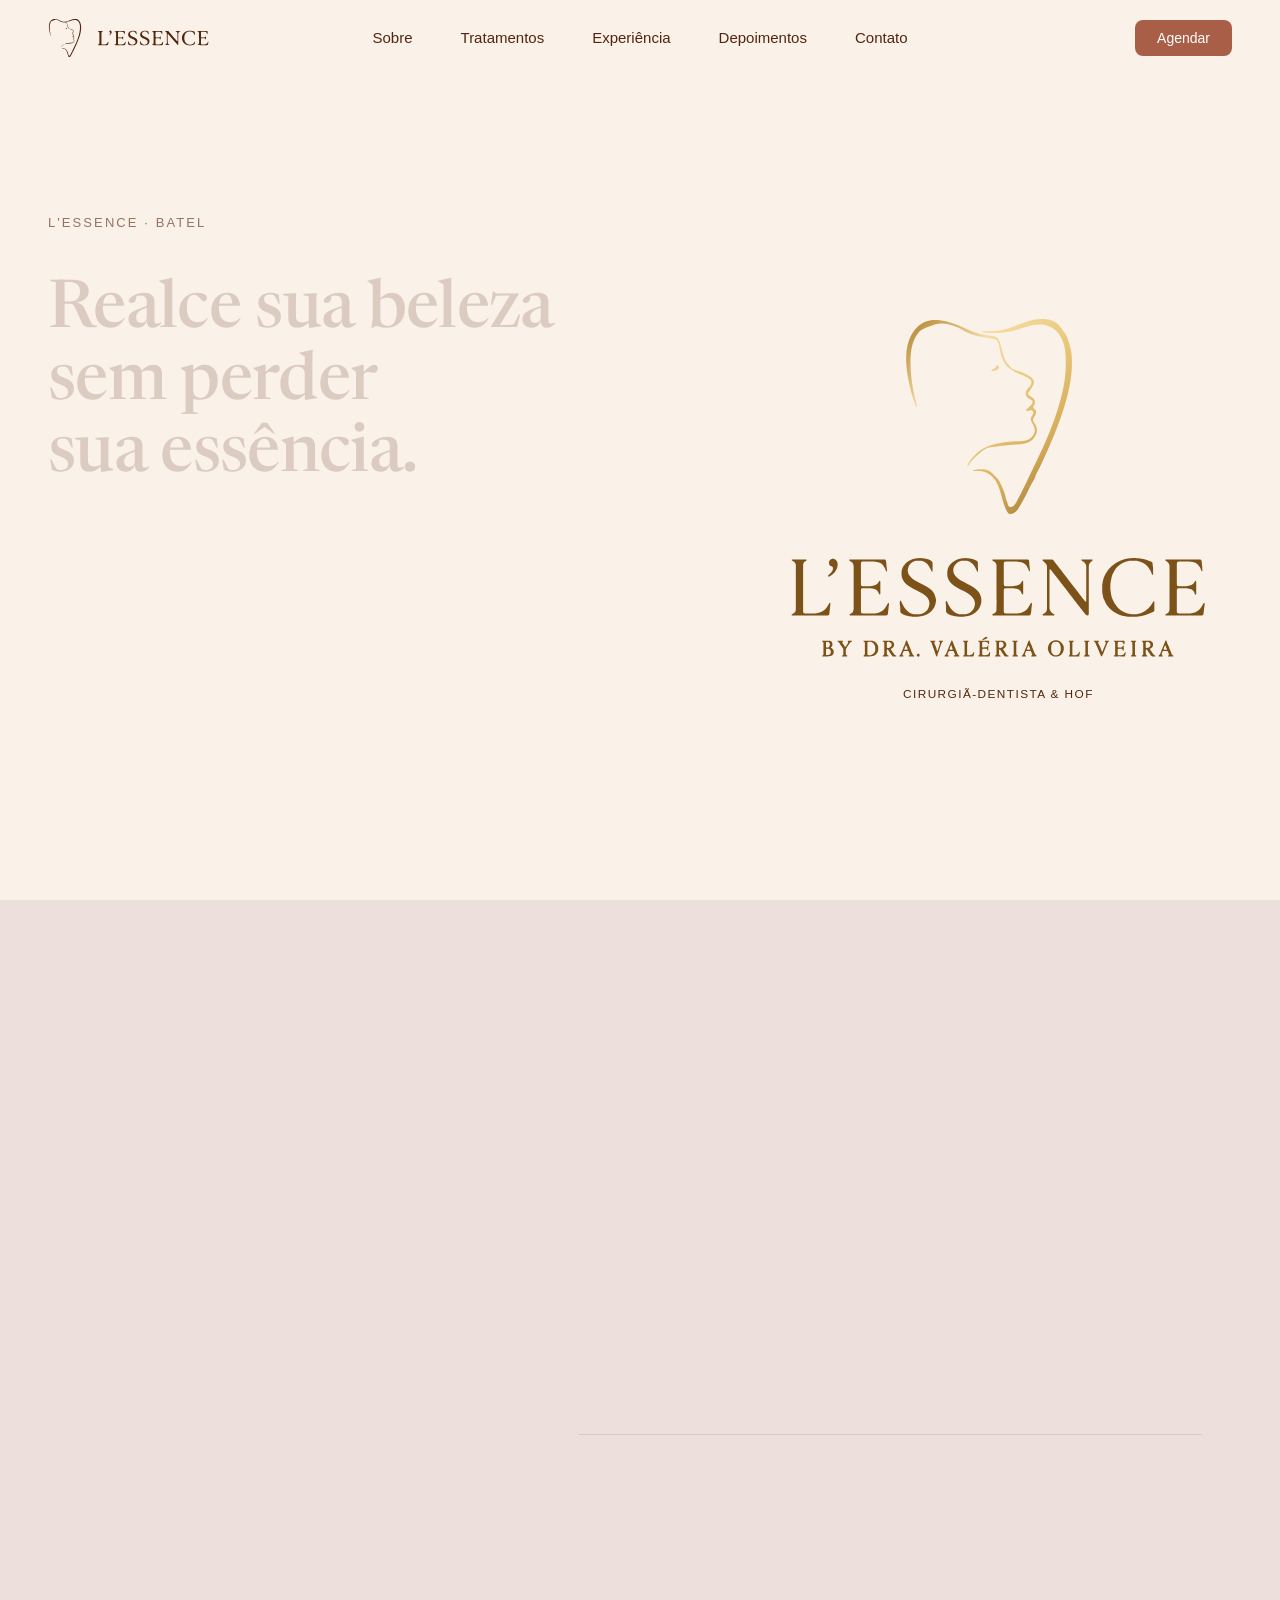
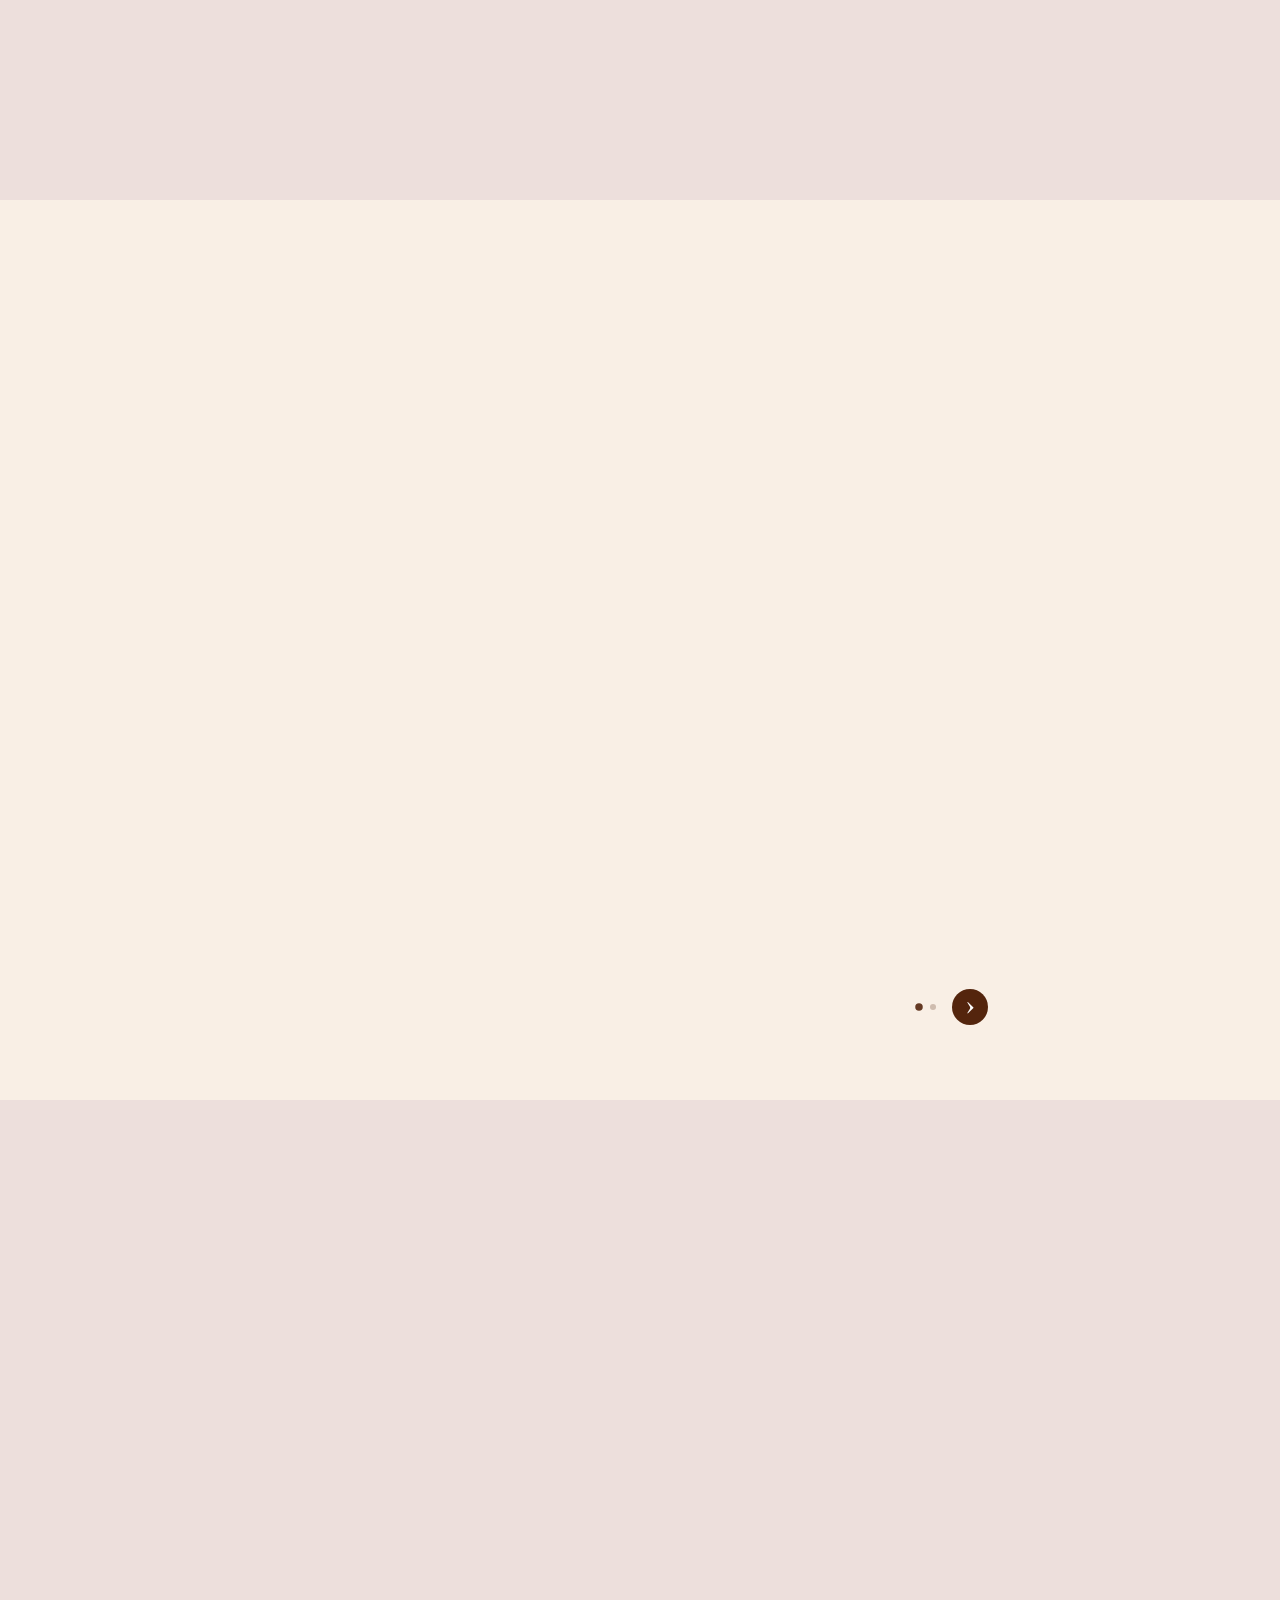
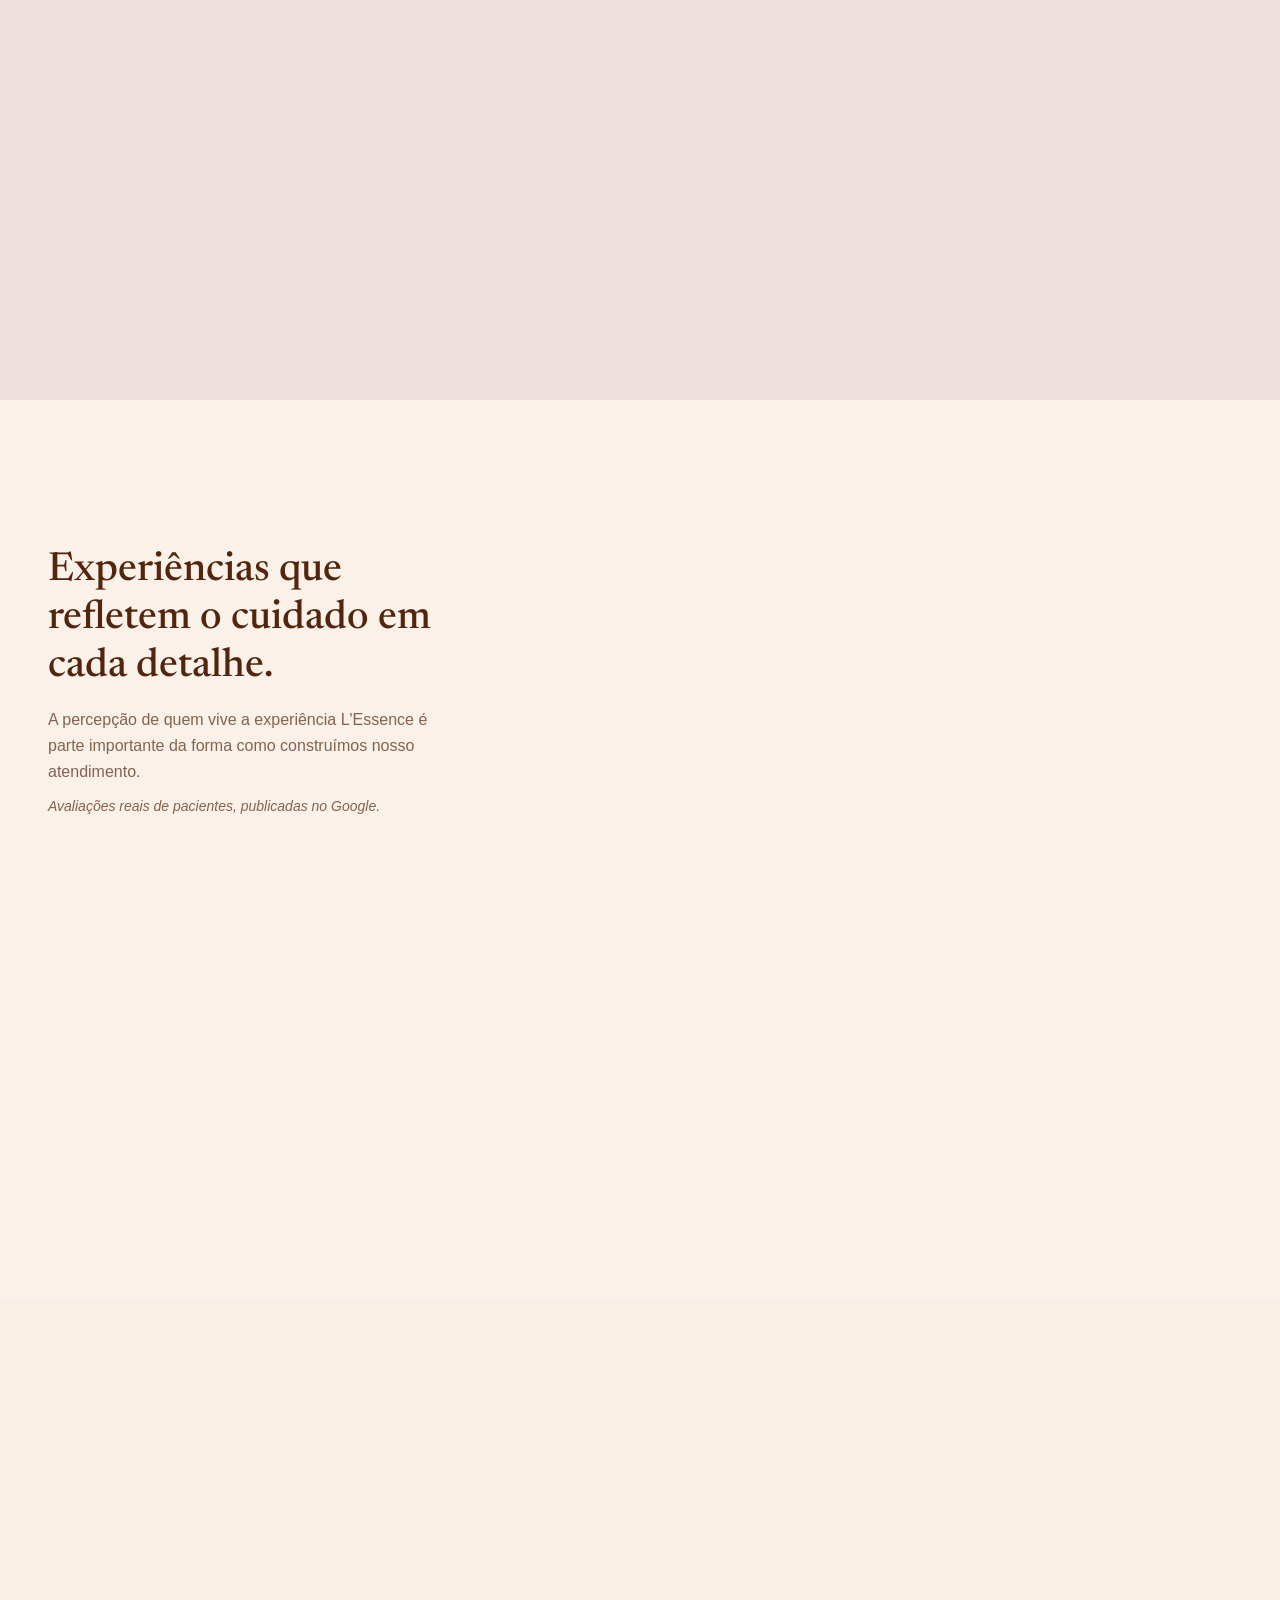
==== commit b9ae90d7: "Add estetica-sorriso and interna gallery assets; fix experience media mobile aspect ratio Corrige o " ====
--- a/index.html
+++ b/index.html
@@ -251,13 +251,13 @@
               <div class="services__pillars">
                 <article class="services__pillar-content">
                   <div class="services__post">
-                    <div class="services__media services__media--secondary">
+                    <div class="services__media services__media--secondary services__media--sorriso">
                       <img
                         class="services__photo"
-                        src="assets/parte-odontologica.webp"
-                        width="1800"
-                        height="1200"
-                        alt="Instrumentais odontológicos de precisão utilizados nos tratamentos de Estética do Sorriso na L'Essence"
+                        src="assets/estetica-sorriso-1.jpg"
+                        width="1280"
+                        height="906"
+                        alt="Close-up de sorriso com laminados cerâmicos, resultado de tratamento de Estética do Sorriso na L'Essence"
                         loading="lazy"
                         decoding="async"
                       >
@@ -326,22 +326,27 @@
         </div>
 
         <div class="experience__media">
-          <!--
-            PLACEHOLDER FOTOGRÁFICO DE ATMOSFERA — substituir pela fotografia real do
-            ambiente/experiência L'Essence quando selecionada.
-            Ao substituir, trocar a div .media-placeholder abaixo por:
+          <div class="experience__media-placeholder">
             <img
               class="experience__photo"
-              src="..."
-              alt=""  (decorativa) OU descrição real da clínica, a definir com a foto final
-              style="object-position: center;"  (ajustar conforme o enquadramento da foto)
+              src="assets/interna/interna-5.jpg"
+              width="720"
+              height="1280"
+              alt="Consultório da L'Essence com identidade visual da marca na parede, estação de atendimento e espelho iluminado"
+              loading="lazy"
+              decoding="async"
             >
-            A regra .experience__photo já está preparada em styles.css com
-            object-fit: cover — só é preciso adicionar a tag <img>.
-            Não usar banco de imagens, imagem gerada por IA ou ambiente inventado.
-          -->
-          <div class="media-placeholder experience__media-placeholder" role="img" aria-label="Espaço reservado para fotografia de atmosfera do ambiente L'Essence">
-            <span class="media-placeholder__label">FOTOGRAFIA DO AMBIENTE — EXPERIÊNCIA L'ESSENCE</span>
+          </div>
+          <div class="experience__media-placeholder">
+            <img
+              class="experience__photo"
+              src="assets/interna/interna-7.jpg"
+              width="720"
+              height="1280"
+              alt="Área de espera da L'Essence com iluminação decorativa, piso em mármore e frigobar de cortesia"
+              loading="lazy"
+              decoding="async"
+            >
           </div>
         </div>
 
--- a/styles.css
+++ b/styles.css
@@ -902,7 +902,7 @@
    esticada) -- por isso o texto usa os tokens de leitura normais, não os
    -inverse. */
 .services__pillars-wrap {
-  width: min(420px, 100%);
+  width: min(420px, 42vh, 100%);
 }
 
 .services__pillars {
@@ -940,6 +940,13 @@
   aspect-ratio: 1 / 1;
   max-width: none;
   flex: 0 0 auto;
+}
+
+/* Foto de Estética do Sorriso é paisagem (1280x906); mantém a proporção
+   real do arquivo em vez do recorte quadrado padrão, evitando cortar o
+   sorriso nas laterais. */
+.services__media--sorriso {
+  aspect-ratio: 1280 / 906;
 }
 
 .services__pillar-copy {
@@ -1093,9 +1100,10 @@
    Serviços — tablet retrato+ e desktop
    ========================================================= */
 
-/* O post tem altura própria (foto quadrada + legenda), então a seção só
-   precisa de espaço mínimo para centralizá-lo verticalmente -- sem travar
-   a altura do card a vh, o que voltaria a espremer/esticar a legenda. */
+/* O post tem altura própria (foto + legenda); .services__pillars-wrap já
+   limita a largura do post a 42vh (ver regra acima), o que encolhe foto e
+   legenda proporcionalmente em telas baixas -- por isso a seção pode travar
+   a altura em 100dvh no desktop (abaixo) sem espremer o card. */
 @media (min-width: 768px) {
   .services {
     min-height: 100dvh;
@@ -1130,6 +1138,15 @@
 
   .services__procedures li {
     padding: var(--space-1) 0;
+  }
+}
+
+/* Desktop: a seção deve caber em exatamente uma tela, sem overflow --
+   mesmo tratamento do .about (ver abaixo). Só é seguro aqui porque o post
+   já encolhe com a viewport (42vh, regra acima). */
+@media (min-width: 1280px) {
+  .services {
+    height: 100dvh;
   }
 }
 
@@ -1353,17 +1370,17 @@
 
 .experience__media {
   grid-area: media;
-  aspect-ratio: 16 / 10;
-}
-
-.experience__media .media-placeholder {
-  width: 100%;
-  height: 100%;
-}
-
-/* Preparada para a fotografia real: troque a div .media-placeholder por
-   <img class="experience__photo">. object-position é o único ajuste
-   necessário depois, sem reconstruir a seção. */
+  display: flex;
+  flex-direction: row;
+  gap: var(--space-4);
+}
+
+.experience__media-placeholder {
+  flex: 1 1 0;
+  aspect-ratio: 3 / 4;
+  overflow: hidden;
+}
+
 .experience__photo {
   display: block;
   width: 100%;
@@ -1489,7 +1506,13 @@
   }
 
   .experience__media {
-    aspect-ratio: 4 / 3;
+    flex-direction: column;
+    gap: var(--space-4);
+  }
+
+  .experience__media-placeholder {
+    flex: 1 1 auto;
+    aspect-ratio: 3 / 4;
   }
 
   .experience__concepts {
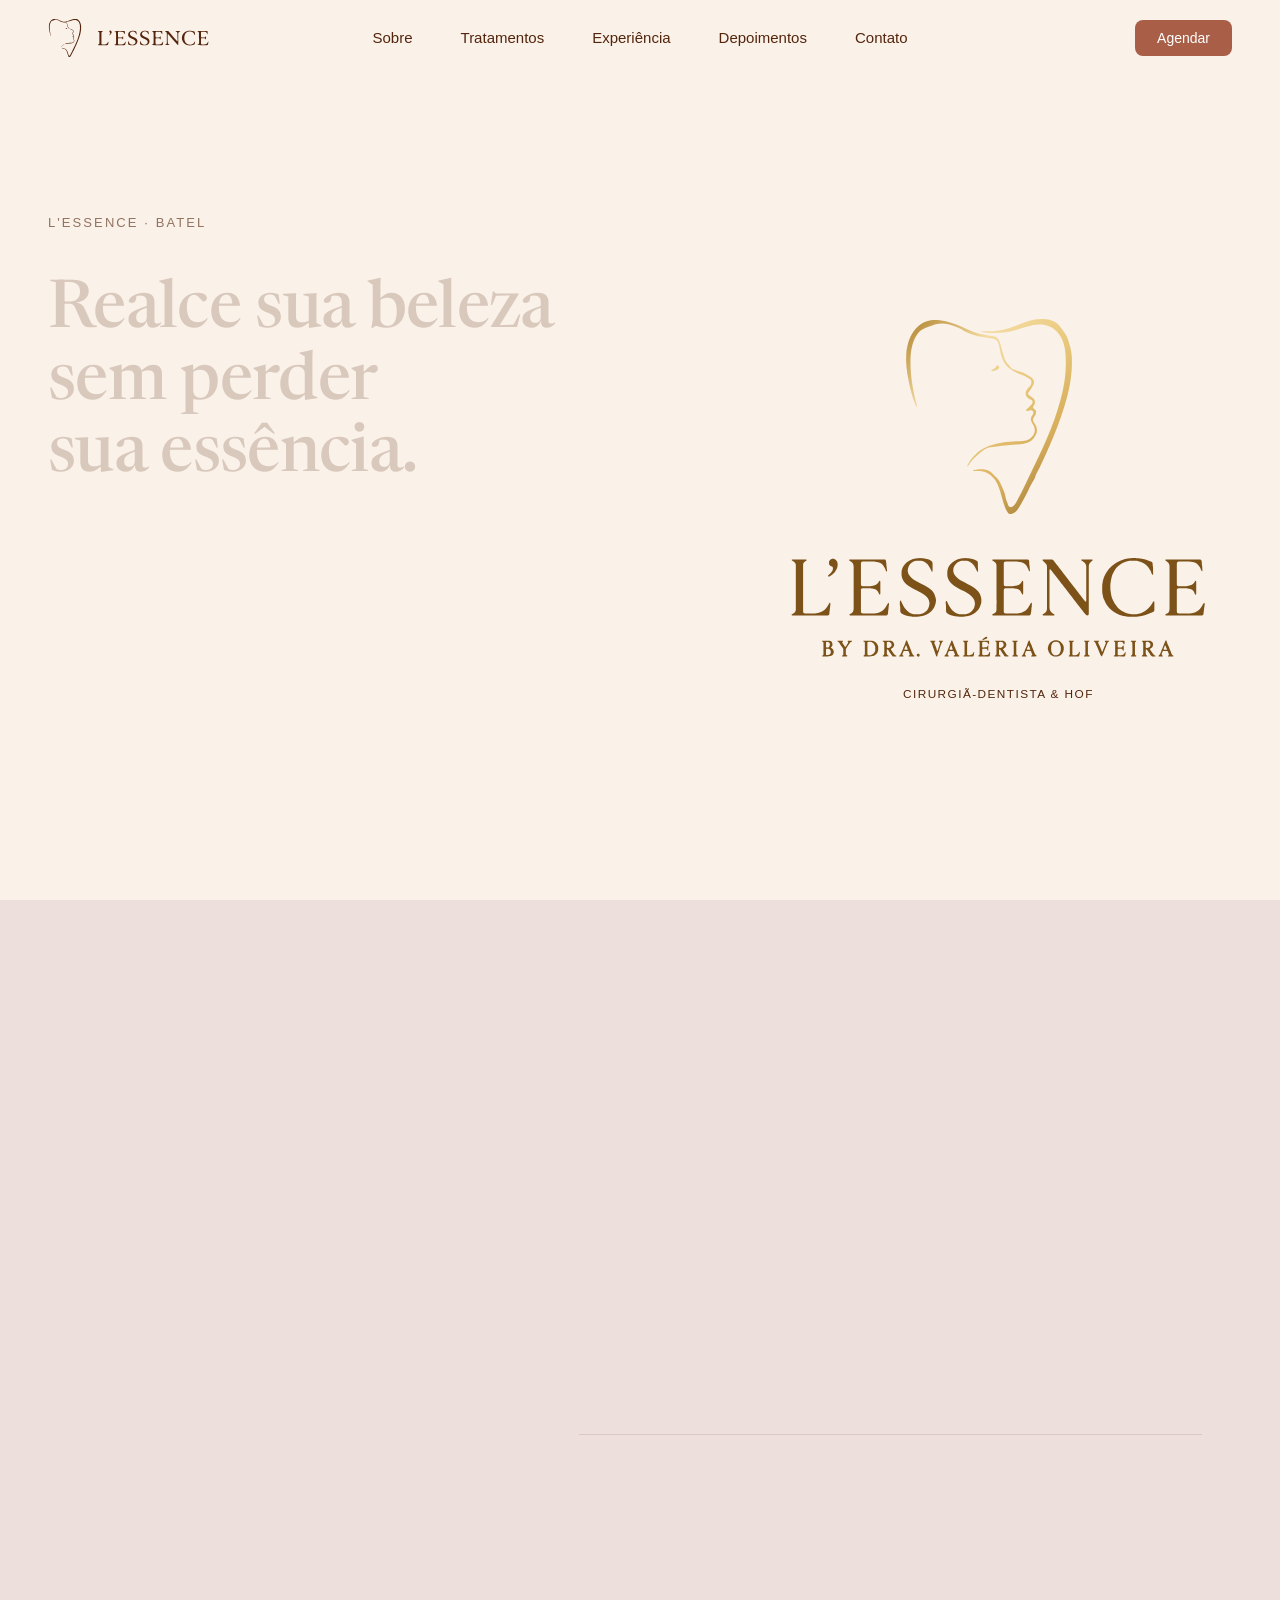
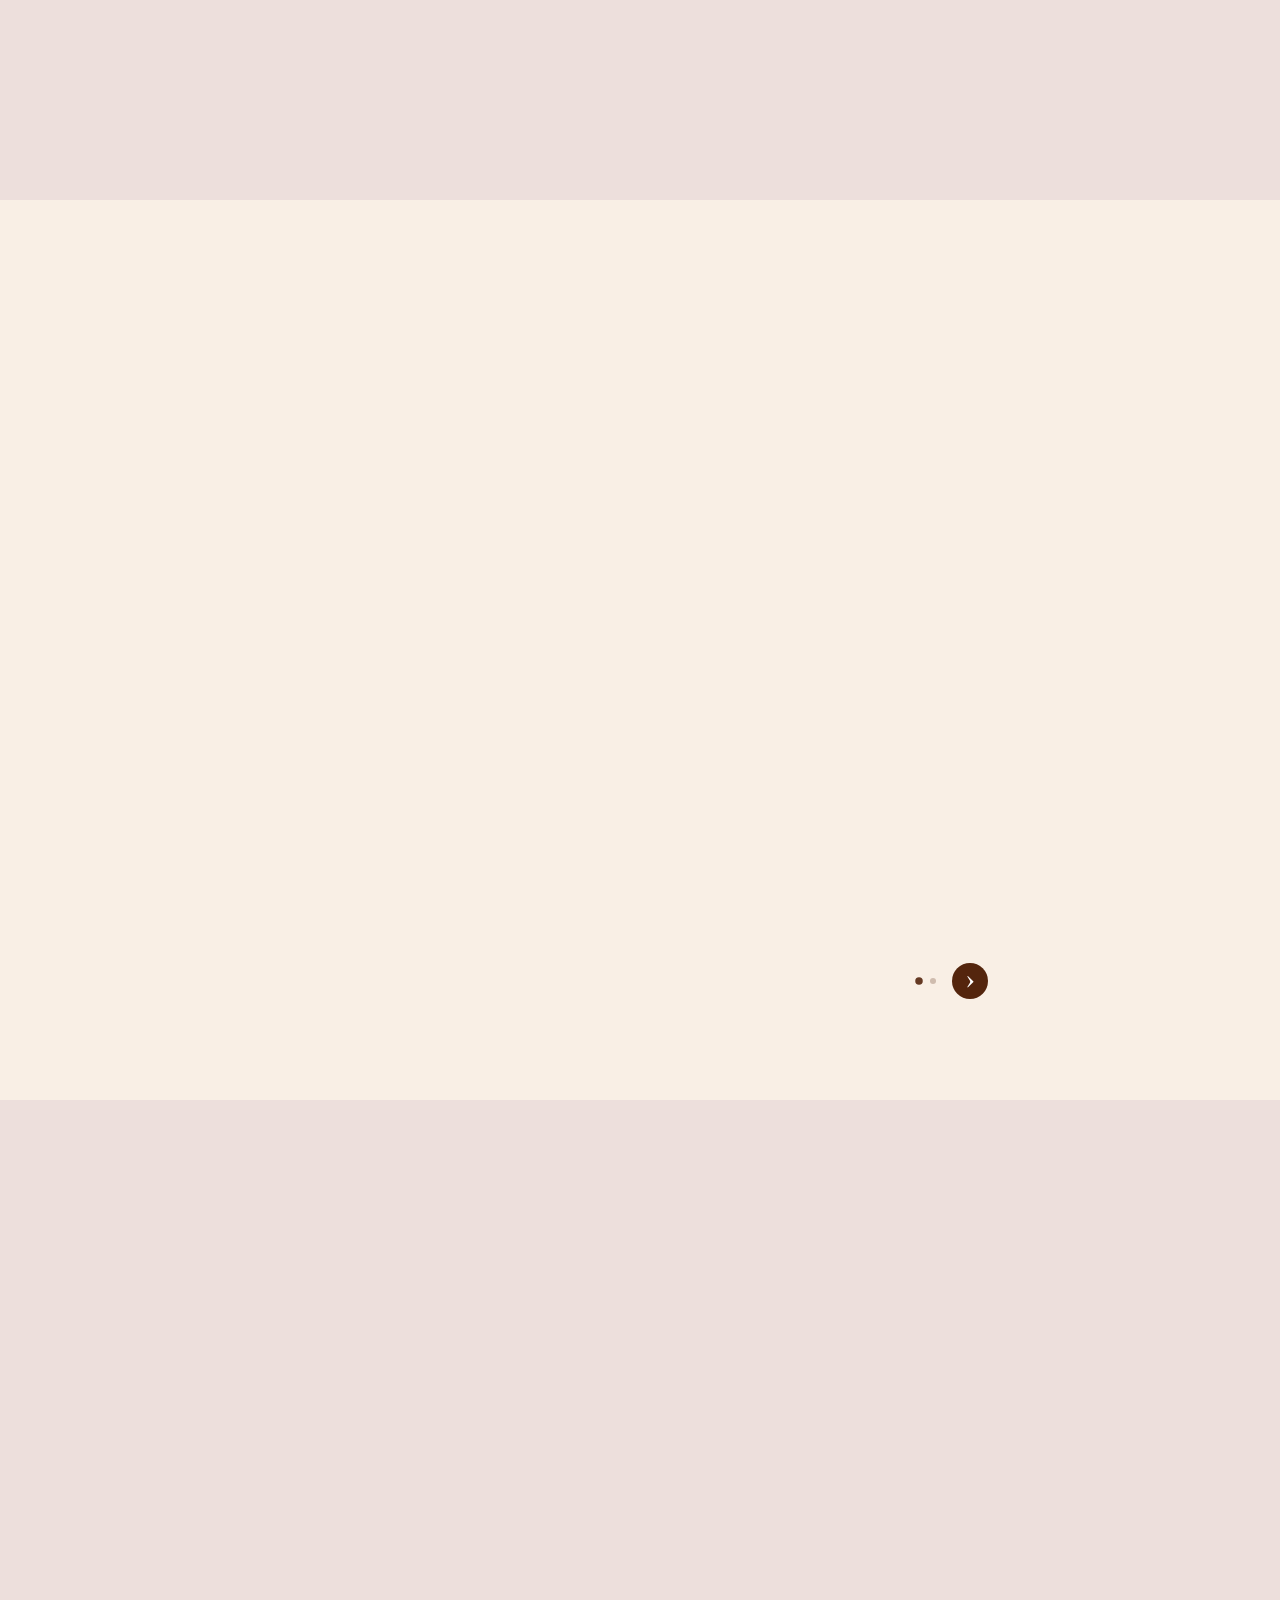
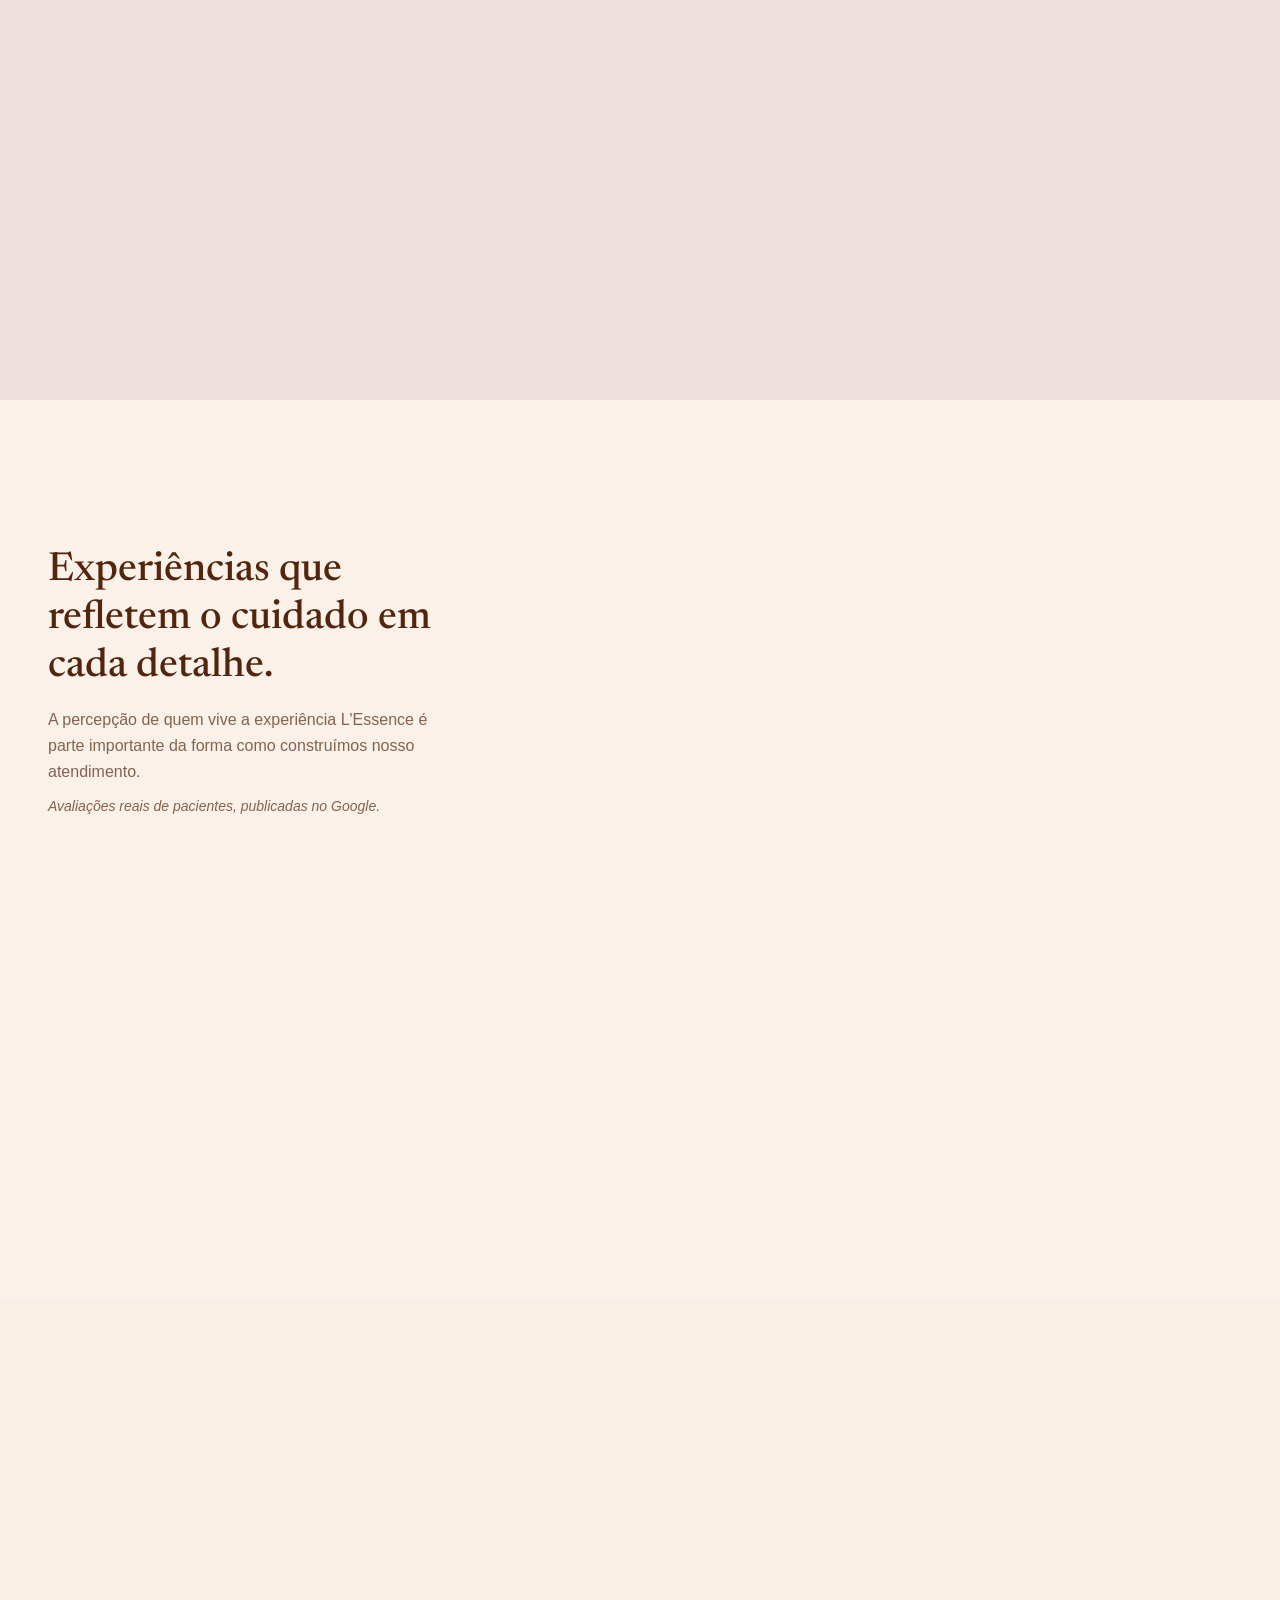
==== commit b9c771fe: "Replace Sorriso card photo and fix services carousel card sizing Swap Estetica do Sorriso image for " ====
--- a/index.html
+++ b/index.html
@@ -251,12 +251,12 @@
               <div class="services__pillars">
                 <article class="services__pillar-content">
                   <div class="services__post">
-                    <div class="services__media services__media--secondary services__media--sorriso">
+                    <div class="services__media services__media--secondary">
                       <img
                         class="services__photo"
-                        src="assets/estetica-sorriso-1.jpg"
-                        width="1280"
-                        height="906"
+                        src="assets/trocadia13.png"
+                        width="941"
+                        height="1672"
                         alt="Close-up de sorriso com laminados cerâmicos, resultado de tratamento de Estética do Sorriso na L'Essence"
                         loading="lazy"
                         decoding="async"
--- a/styles.css
+++ b/styles.css
@@ -823,13 +823,14 @@
 }
 
 .services__eyebrow {
+  font-size: 17.5px;
   margin-bottom: var(--space-4);
 }
 
 .services__headline {
   font-family: var(--font-display);
   font-weight: 500;
-  font-size: clamp(1.75rem, 1.4rem + 1.4vw, 2.5rem);
+  font-size: clamp(2.36rem, 1.89rem + 1.89vw, 3.38rem);
   line-height: 1.2;
   color: var(--text-primary);
   max-width: 28ch;
@@ -839,7 +840,7 @@
 .services__intro-text {
   font-family: var(--font-body);
   font-weight: 400;
-  font-size: 16px;
+  font-size: 1.35rem;
   line-height: 1.6;
   color: var(--text-secondary);
 }
@@ -897,14 +898,14 @@
 /* Carrossel de 1 "post" por vez: os dois pilares (Sorriso/Facial) vivem no
    mesmo cartão, alternando por swipe (touch/trackpad) ou pelos controles de
    seta/pontos abaixo (fora da foto, ver .services__pillars-controls).
-   Formato editorial no estilo post do Instagram: foto quadrada em cima,
-   legenda em baixo, largura própria centralizada dentro da coluna (não
-   esticada) -- por isso o texto usa os tokens de leitura normais, não os
-   -inverse. */
+   O card preenche 100% da largura da coluna -- ver relatório desta rodada. */
 .services__pillars-wrap {
-  width: min(420px, 42vh, 100%);
-}
-
+  width: 100%;
+}
+
+/* Altura ajustada por JS para o slide ativo (script.js), em vez de esticar
+   os dois pilares para a altura do mais alto -- evita o vazio embaixo do
+   slide mais curto (ver relatório desta rodada). */
 .services__pillars {
   display: flex;
   flex-direction: row;
@@ -915,6 +916,12 @@
   scrollbar-width: none;
 }
 
+@media (prefers-reduced-motion: no-preference) {
+  .services__pillars {
+    transition: height 0.35s ease;
+  }
+}
+
 .services__pillars::-webkit-scrollbar {
   display: none;
 }
@@ -930,23 +937,19 @@
 
 .services__post {
   width: 100%;
-  max-width: 420px;
   display: flex;
   flex-direction: column;
 }
 
+/* Sorriso e Facial usam a mesma proporção (720x900, de hof.jpeg) para que
+   os dois cards do carrossel tenham exatamente o mesmo tamanho -- ver
+   relatório desta rodada. */
 .services__media--secondary {
   width: 100%;
-  aspect-ratio: 1 / 1;
+  aspect-ratio: 720 / 900;
   max-width: none;
   flex: 0 0 auto;
-}
-
-/* Foto de Estética do Sorriso é paisagem (1280x906); mantém a proporção
-   real do arquivo em vez do recorte quadrado padrão, evitando cortar o
-   sorriso nas laterais. */
-.services__media--sorriso {
-  aspect-ratio: 1280 / 906;
+  min-height: 0;
 }
 
 .services__pillar-copy {
@@ -1100,10 +1103,10 @@
    Serviços — tablet retrato+ e desktop
    ========================================================= */
 
-/* O post tem altura própria (foto + legenda); .services__pillars-wrap já
-   limita a largura do post a 42vh (ver regra acima), o que encolhe foto e
-   legenda proporcionalmente em telas baixas -- por isso a seção pode travar
-   a altura em 100dvh no desktop (abaixo) sem espremer o card. */
+/* O post preenche 100% da largura da coluna (ver .services__pillars-wrap),
+   então a seção tem altura livre, do tamanho do próprio card -- min-height
+   só garante um piso em telas altas, sem travar em 100dvh (ver relatório
+   desta rodada). */
 @media (min-width: 768px) {
   .services {
     min-height: 100dvh;
@@ -1115,8 +1118,12 @@
     padding-block: var(--space-5);
   }
 
+  .services__pillars-wrap {
+    width: 60%;
+  }
+
   .services__headline {
-    font-size: clamp(1.375rem, 1.1rem + 0.9vw, 1.75rem);
+    font-size: clamp(1.86rem, 1.49rem + 1.22vw, 2.36rem);
     margin-bottom: var(--space-3);
   }
 
@@ -1138,15 +1145,6 @@
 
   .services__procedures li {
     padding: var(--space-1) 0;
-  }
-}
-
-/* Desktop: a seção deve caber em exatamente uma tela, sem overflow --
-   mesmo tratamento do .about (ver abaixo). Só é seguro aqui porque o post
-   já encolhe com a viewport (42vh, regra acima). */
-@media (min-width: 1280px) {
-  .services {
-    height: 100dvh;
   }
 }
 
